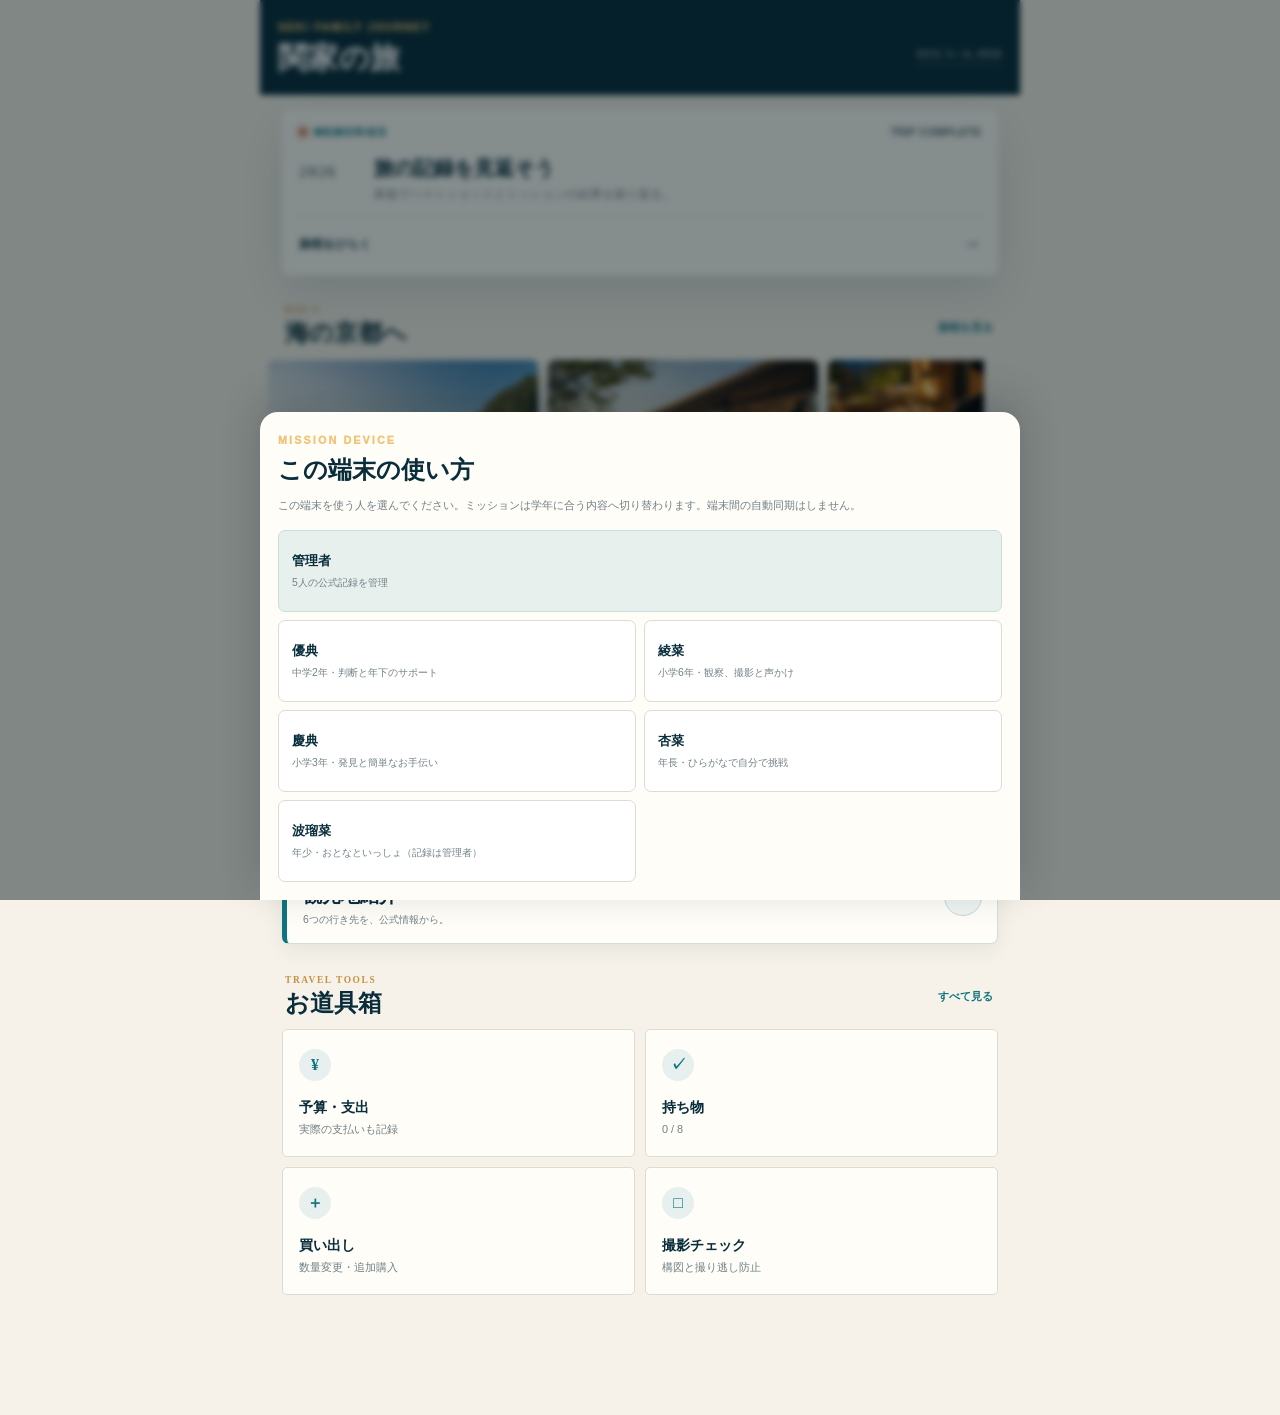
==== index.html @ 927d1254 "Fix mobile layout and itinerary toggles" ====
<!doctype html>
<html lang="ja">
<head>
<meta charset="utf-8">
<meta name="viewport" content="width=device-width,initial-scale=1,viewport-fit=cover">
<meta name="theme-color" content="#092d3b">
<meta name="description" content="関家8人の天橋立・伊根・美山1泊2日旅行用アプリ">
<meta name="format-detection" content="telephone=no">
<meta name="apple-mobile-web-app-capable" content="yes">
<meta name="apple-mobile-web-app-status-bar-style" content="black-translucent">
<meta name="apple-mobile-web-app-title" content="関家の旅">
<link rel="manifest" href="./manifest.webmanifest">
<link rel="apple-touch-icon" href="./assets/icons/icon-180.png">
<link rel="icon" type="image/png" sizes="192x192" href="./assets/icons/icon-192.png">
<link rel="preload" href="./assets/images/hero-ine.jpg" as="image">
<link rel="stylesheet" href="./assets/css/style.css?v=18">
<title>関家の旅｜海の京都</title>
</head>
<body>
<div class="app-shell">
  <main>
    <section id="home" class="screen active">
      <header class="home-header">
        <div><p class="wordmark">SEKI FAMILY JOURNEY</p><h1>関家の旅</h1></div>
        <p class="trip-date">AUG 3—4, 2026</p>
      </header>

      <div class="home-content home-dashboard">
        <article class="next-card">
          <div class="next-card-head">
            <span class="live-dot"></span>
            <span id="nextActionLabel">NEXT</span>
            <span id="nextCountdown" class="countdown">8/3 7:00</span>
          </div>
          <div class="next-card-main"><p id="nextActionTime" class="next-time">07:00</p><div><h2 id="nextActionTitle">湊町を出発</h2><p id="nextActionMeta">飲み物・酔い止め・モバイルバッテリーを最終確認。</p></div></div>
          <button type="button" class="text-link" data-go="plan">旅程をひらく <span>→</span></button>
        </article>

        <section class="highlight-section">
          <div class="home-section-head"><div><p>DAY 1</p><h2>海の京都へ</h2></div><button type="button" data-go="plan">旅程を見る</button></div>
          <div class="highlight-scroll" aria-label="1日目の見どころ">
            <button type="button" class="highlight-card" data-guide-target="ine"><img src="./assets/images/hero-ine.jpg" alt="伊根湾に並ぶ舟屋"><span><small>09:45 · INE</small><b>伊根の舟屋</b></span></button>
            <button type="button" class="highlight-card" data-guide-target="villa"><img src="./assets/images/destinations/hanamomiji.jpg" alt="宮津湾を望むヴィラのイメージ"><span><small>14:00 · VILLA</small><b>温泉ヴィラ はなもみじ</b></span></button>
            <button type="button" class="highlight-card" data-go="bbq"><img src="./assets/images/bbq-course.jpg" alt="ガスグリルで楽しむアメリカンBBQ"><span><small>18:00 · DINNER</small><b>至高のアメリカンBBQ</b></span></button>
          </div>
        </section>

        <section class="highlight-section">
          <div class="home-section-head"><div><p>DAY 2</p><h2>朝のヴィラと美山</h2></div><button type="button" data-go="plan">旅程を見る</button></div>
          <div class="highlight-scroll two-up" aria-label="2日目の見どころ">
            <button type="button" class="highlight-card" data-go="shopping"><img src="./assets/images/home/villa-hotdog.jpg" alt="ヴィラのテラスで楽しむホットドッグ"><span><small>BREAKFAST</small><b>ヴィラでホットドッグ</b></span></button>
            <button type="button" class="highlight-card" data-guide-target="miyama"><img src="./assets/images/miyama.jpg" alt="美山かやぶきの里の風景"><span><small>13:30 · MIYAMA</small><b>美山かやぶきの里</b></span></button>
          </div>
        </section>

        <button type="button" class="guide-entry" data-go="guide"><span><small>NEW · DESTINATION GUIDE</small><b>観光地紹介</b><em>6つの行き先を、公式情報から。</em></span><i>→</i></button>

        <section class="editorial-section tools-section">
          <div class="home-section-head"><div><p>TRAVEL TOOLS</p><h2>お道具箱</h2></div><button type="button" data-go="more">すべて見る</button></div>
          <div class="tool-grid">
            <button type="button" data-go="more" data-subview="budgetView"><span>¥</span><b>予算・支出</b><small>実際の支払いも記録</small></button>
            <button type="button" data-go="more" data-subview="checkView"><span>✓</span><b>持ち物</b><small id="homePackingProgress">0 / 8</small></button>
            <button type="button" data-go="shopping"><span>＋</span><b>買い出し</b><small>数量変更・追加購入</small></button>
            <button type="button" data-go="shoot"><span>□</span><b>撮影チェック</b><small>構図と撮り逃し防止</small></button>
          </div>
          <span id="homeKidsProgress" class="visually-hidden">0 XP</span>
        </section>
      </div>
    </section>

    <section id="plan" class="screen">
      <header class="screen-hero compact-hero">
        <div><p class="kicker">ITINERARY</p><h1>旅のしおり</h1><p>時間、住所、移動目安をひとつに。</p></div>
      </header>
      <div class="screen-content">
        <section class="trip-day-section" data-trip-day="1">
          <div class="day-heading trip-day-heading"><span>DAY 1</span><div><h2 id="dayOneTitle">伊根と、夏の海。</h2><p>AUG 3 · MON</p></div><button type="button" class="day-inline-toggle" aria-expanded="true" aria-controls="dayOnePanel" aria-label="1日目を閉じる"><i aria-hidden="true">⌃</i></button></div>
          <div id="dayOnePanel" class="day-content">
            <div class="segment premium-segment" aria-label="初日のプラン選択">
              <button type="button" class="plan-tab active" data-plan="a">A <span>海水浴</span></button>
              <button type="button" class="plan-tab" data-plan="b">B <span>神社・絶景</span></button>
            </div>

        <div id="planA" class="plan active">
          <div class="route-list">
            <article class="route-item"><time>07:00</time><div><p class="route-type">DEPARTURE</p><h3>湊町を出発</h3><p>高速へ。途中休憩1回を想定。</p><div class="route-meta"><span>🚗 約2時間45分</span></div></div></article>
            <article class="route-item"><time>09:45</time><div><p class="route-type">CRUISE · 25 MIN</p><h3>伊根湾めぐり遊覧船</h3><p>舟屋を海側から眺める。カモメ動画はここ。</p><address>京都府与謝郡伊根町字日出11</address><div class="route-actions"><a href="https://www.google.com/maps/search/?api=1&amp;query=%E4%BC%8A%E6%A0%B9%E6%B9%BE%E3%82%81%E3%81%90%E3%82%8A%E9%81%8A%E8%A6%A7%E8%88%B9" target="_blank" rel="noopener">Google Maps ↗</a><button type="button" data-guide-target="ine">観光地紹介 →</button><span>次へ 車約4分</span></div></div></article>
            <article class="route-item"><time>10:30</time><div><p class="route-type">WALK & SHOOT</p><h3>伊根の舟屋散策</h3><p>家族の引き写真、路地、舟屋のディテールを撮影。</p><address>京都府与謝郡伊根町字平田周辺</address><div class="route-actions"><a href="https://www.google.com/maps/search/?api=1&amp;query=%E4%BC%8A%E6%A0%B9%E3%81%AE%E8%88%9F%E5%B1%8B" target="_blank" rel="noopener">Google Maps ↗</a><button type="button" data-guide-target="ine">観光地紹介 →</button><span>散策 約30分</span></div></div></article>
            <article class="route-item"><time>11:00</time><div><p class="route-type">LUNCH</p><h3>舟屋食堂</h3><p>海を見ながら地魚ランチ。支払いは現金のみ。</p><address>京都府与謝郡伊根町字平田491 2F</address><div class="route-actions"><a href="https://www.google.com/maps/search/?api=1&amp;query=%E8%88%9F%E5%B1%8B%E9%A3%9F%E5%A0%82+%E4%BC%8A%E6%A0%B9" target="_blank" rel="noopener">Google Maps ↗</a><span>ランチ 約60分</span></div></div></article>
            <article class="route-item"><time>12:20</time><div><p class="route-type">BEACH · 60 MIN</p><h3>泊海水浴場</h3><p>監視時間10:00〜17:00。駐車協力金1,000円。</p><address>京都府与謝郡伊根町字泊</address><div class="route-actions"><a href="https://www.google.com/maps/search/?api=1&amp;query=%E6%B3%8A%E6%B5%B7%E6%B0%B4%E6%B5%B4%E5%A0%B4+%E4%BC%8A%E6%A0%B9" target="_blank" rel="noopener">Google Maps ↗</a><button type="button" data-guide-target="beach">観光地紹介 →</button><span>舟屋から 車約10分</span></div></div></article>
            <article class="route-item featured-route"><time>14:00</time><div><p class="route-type">KEY PICKUP · 14:00–15:00</p><h3>10号館フロントで鍵を受け取る</h3><p>ヴィラへ向かう前に必ず立ち寄る。鍵を受け取ってから「温泉ヴィラ はなもみじ」へ移動。</p><address>京都府宮津市難波野344</address><div class="route-actions"><a href="https://www.google.com/maps/search/?api=1&amp;query=%E3%83%9E%E3%83%AA%E3%83%B3%E3%83%88%E3%83%94%E3%82%A2%E5%A4%A9%E6%A9%8B%E7%AB%8B10%E5%8F%B7%E9%A4%A8+%E4%BA%AC%E9%83%BD%E5%BA%9C%E5%AE%AE%E6%B4%A5%E5%B8%82%E9%9B%A3%E6%B3%A2%E9%87%8E344" target="_blank" rel="noopener">鍵受取場所を開く ↗</a><button type="button" data-guide-target="villa">施設情報 →</button></div></div></article>
          </div>
        </div>

        <div id="planB" class="plan">
          <div class="route-list">
            <article class="route-item"><time>07:00</time><div><p class="route-type">DEPARTURE</p><h3>湊町を出発</h3><p>伊根へ直行。途中休憩1回。</p><div class="route-meta"><span>🚗 約2時間45分</span></div></div></article>
            <article class="route-item"><time>09:45</time><div><p class="route-type">CRUISE · 25 MIN</p><h3>伊根湾めぐり遊覧船</h3><p>海側から舟屋群を楽しむ。</p><address>京都府与謝郡伊根町字日出11</address><div class="route-actions"><a href="https://www.google.com/maps/search/?api=1&amp;query=%E4%BC%8A%E6%A0%B9%E6%B9%BE%E3%82%81%E3%81%90%E3%82%8A%E9%81%8A%E8%A6%A7%E8%88%B9" target="_blank" rel="noopener">Google Maps ↗</a><button type="button" data-guide-target="ine">観光地紹介 →</button></div></div></article>
            <article class="route-item"><time>10:30</time><div><p class="route-type">WALK & SHOOT</p><h3>伊根の舟屋散策</h3><p>町並みと海を背景に家族カット。</p><address>京都府与謝郡伊根町字平田周辺</address><div class="route-actions"><button type="button" data-guide-target="ine">観光地紹介 →</button></div></div></article>
            <article class="route-item"><time>11:00</time><div><p class="route-type">LUNCH</p><h3>舟屋食堂</h3><p>ランチ後、府中地区へ移動。</p><address>京都府与謝郡伊根町字平田491 2F</address><div class="route-actions"><a href="https://www.google.com/maps/search/?api=1&amp;query=%E8%88%9F%E5%B1%8B%E9%A3%9F%E5%A0%82+%E4%BC%8A%E6%A0%B9" target="_blank" rel="noopener">Google Maps ↗</a><span>次へ 車約35分</span></div></div></article>
            <article class="route-item"><time>12:45</time><div><p class="route-type">SHRINE</p><h3>元伊勢籠神社</h3><p>参拝、記念写真、御朱印。</p><address>京都府宮津市字大垣430</address><div class="route-actions"><a href="https://www.google.com/maps/search/?api=1&amp;query=%E5%85%83%E4%BC%8A%E5%8B%A2%E7%B1%A0%E7%A5%9E%E7%A4%BE" target="_blank" rel="noopener">Google Maps ↗</a><button type="button" data-guide-target="shrine">観光地紹介 →</button><span>開門 8:00〜17:00</span></div></div></article>
            <article class="route-item"><time>13:10</time><div><p class="route-type">PANORAMA</p><h3>天橋立傘松公園</h3><p>股のぞきと家族リアクションを撮影。</p><address>京都府宮津市大垣75</address><div class="route-actions"><a href="https://www.google.com/maps/search/?api=1&amp;query=%E5%A4%A9%E6%A9%8B%E7%AB%8B%E5%82%98%E6%9D%BE%E5%85%AC%E5%9C%92" target="_blank" rel="noopener">Google Maps ↗</a><button type="button" data-guide-target="kasamatsu">観光地紹介 →</button><span>籠神社から徒歩圏</span></div></div></article>
            <article class="route-item featured-route"><time>14:00</time><div><p class="route-type">KEY PICKUP · 14:00–15:00</p><h3>10号館フロントで鍵を受け取る</h3><p>ヴィラへ向かう前に必ず立ち寄る。鍵を受け取ってから「温泉ヴィラ はなもみじ」へ移動。</p><address>京都府宮津市難波野344</address><div class="route-actions"><a href="https://www.google.com/maps/search/?api=1&amp;query=%E3%83%9E%E3%83%AA%E3%83%B3%E3%83%88%E3%83%94%E3%82%A2%E5%A4%A9%E6%A9%8B%E7%AB%8B10%E5%8F%B7%E9%A4%A8+%E4%BA%AC%E9%83%BD%E5%BA%9C%E5%AE%AE%E6%B4%A5%E5%B8%82%E9%9B%A3%E6%B3%A2%E9%87%8E344" target="_blank" rel="noopener">鍵受取場所を開く ↗</a><button type="button" data-guide-target="villa">施設情報 →</button></div></div></article>
          </div>
        </div>

        <section class="villa-stay-card" aria-labelledby="villaStayTitle">
          <div class="villa-stay-head"><div><p class="kicker">OUR VILLA</p><h2 id="villaStayTitle">温泉ヴィラ<br>はなもみじ</h2></div><span>1泊 · 8名</span></div>
          <div class="key-alert"><strong>最初に10号館フロントへ</strong><p>ヴィラへ直行せず、フロントで鍵を受け取ってから移動。</p></div>
          <div class="stay-time-grid"><div><small>CHECK IN</small><b>8/3 14:00〜15:00</b></div><div><small>CHECK OUT</small><b>8/4 11:00</b></div></div>
          <div class="stay-addresses">
            <div><small>鍵の受取場所</small><b>マリントピア天橋立10号館フロント</b><address>京都府宮津市難波野344</address><a href="https://www.google.com/maps/search/?api=1&amp;query=%E3%83%9E%E3%83%AA%E3%83%B3%E3%83%88%E3%83%94%E3%82%A2%E5%A4%A9%E6%A9%8B%E7%AB%8B10%E5%8F%B7%E9%A4%A8+%E4%BA%AC%E9%83%BD%E5%BA%9C%E5%AE%AE%E6%B4%A5%E5%B8%82%E9%9B%A3%E6%B3%A2%E9%87%8E344" target="_blank" rel="noopener">Google Maps ↗</a></div>
            <div><small>宿泊するヴィラ</small><b>温泉ヴィラ はなもみじ</b><address>京都府宮津市字難波野小字金持335番地35</address><a href="https://www.google.com/maps/search/?api=1&amp;query=%E6%B8%A9%E6%B3%89%E3%83%B4%E3%82%A3%E3%83%A9+%E3%81%AF%E3%81%AA%E3%82%82%E3%81%BF%E3%81%98+%E4%BA%AC%E9%83%BD%E5%BA%9C%E5%AE%AE%E6%B4%A5%E5%B8%82%E9%9B%A3%E6%B3%A2%E9%87%8E" target="_blank" rel="noopener">Google Maps ↗</a></div>
          </div>
          <div class="villa-features"><span>宮津湾ビュー</span><span>天然温泉露天風呂</span><span>プライベートプール</span><span>BBQテラス・グリル</span><span>キッチン・冷蔵庫</span><span>電子レンジ・調理器具・食器</span></div>
          <div class="stay-booking-meta"><span>食事なし</span><span>現地払い 28,360円</span></div>
          <button type="button" class="villa-guide-link" data-guide-target="villa">観光地紹介で詳しく見る →</button>
          <a class="villa-official-link" href="https://www.premium-marinetopia.jp/accommodations/hanamomiji/" target="_blank" rel="noopener">施設公式情報を見る ↗</a>
        </section>
          </div>
        </section>

        <section class="trip-day-section" data-trip-day="2">
          <div class="day-heading trip-day-heading"><span>DAY 2</span><div><h2>美山、原風景へ。</h2><p>AUG 4 · TUE</p></div><button type="button" class="day-inline-toggle" aria-expanded="false" aria-controls="dayTwoPanel" aria-label="2日目を開く"><i aria-hidden="true">⌄</i></button></div>
          <div id="dayTwoPanel" class="day-content" hidden>
          <div class="route-list">
          <article class="route-item"><time>11:00</time><div><p class="route-type">CHECK OUT</p><h3>はなもみじを出発</h3><p>忘れ物、冷蔵庫、充電器、ゴミを確認して鍵を返却。</p><div class="route-actions"><button type="button" data-guide-target="villa">施設情報 →</button><span>🚗 美山方面へ約1時間30分</span></div></div></article>
          <article class="route-item"><time>12:30</time><div><p class="route-type">LUNCH</p><h3>ローコスト昼食</h3><p>美山へ入る前に、道の駅や軽食で先に昼食を済ませる。</p></div></article>
          <article class="route-item"><time>13:30</time><div><p class="route-type">VILLAGE WALK</p><h3>美山かやぶきの里</h3><p>住民の暮らしに配慮しながら、赤いポストと茅葺き屋根を撮影。</p><address>京都府南丹市美山町北</address><div class="route-actions"><a href="https://www.google.com/maps/search/?api=1&amp;query=%E7%BE%8E%E5%B1%B1%E3%81%8B%E3%82%84%E3%81%B6%E3%81%8D%E3%81%AE%E9%87%8C" target="_blank" rel="noopener">Google Maps ↗</a><button type="button" data-guide-target="miyama">観光地紹介 →</button><span>散策 約60分</span></div></div></article>
          <article class="route-item"><time>17:30</time><div><p class="route-type">HOME</p><h3>大阪帰着目安</h3><p>車内でベストシーンと旅の感想を撮る。</p></div></article>
          </div>
          </div>
        </section>
        <p class="source-note">住所・営業時間は公式観光情報をもとに掲載。道路状況や天候により所要時間は変動します。</p>
      </div>
    </section>

    <section id="shopping" class="screen">
      <header class="screen-hero shop-hero">
        <div><p class="kicker">LOPIA SHOPPING</p><h1>買い出し</h1><p>数量変更も、追加購入も。</p></div>
      </header>
      <div class="screen-content">
        <article class="progress-panel">
          <div><p class="kicker dark">SHOPPING PROGRESS</p><strong id="shoppingProgressLabel">0 / 45</strong></div>
          <div class="progress"><i id="shoppingProgressBar"></i></div>
        </article>
        <div id="shopCategories"></div>
        <section class="form-card">
          <div class="section-title"><div><p class="kicker dark">ADD ITEM</p><h2>追加で買うもの</h2></div></div>
          <div class="field-grid">
            <label><span>商品名</span><input id="customItemName" type="text" maxlength="40" placeholder="例：氷"></label>
            <label><span>数量</span><input id="customItemQty" type="text" maxlength="20" placeholder="例：2袋"></label>
            <label class="wide"><span>カテゴリ</span><select id="customItemCategory"><option value="supplies">調味料・消耗品</option><option value="drinks">飲み物</option><option value="hotdog">ホットドッグ</option><option value="meat">肉</option><option value="seafood">海鮮・前菜</option><option value="vegetables">野菜</option><option value="finish">締め・デザート</option></select></label>
          </div>
          <button type="button" id="addShoppingItem" class="solid-button">リストに追加</button>
          <button type="button" id="resetShopping" class="danger-link">全チェックを解除</button>
        </section>
      </div>
    </section>

    <section id="bbq" class="screen">
      <header class="photo-screen-hero">
        <img src="./assets/images/bbq-course.jpg" alt="ガスグリルで焼くサーロインと海鮮、野菜のBBQイメージ">
        <div class="hero-shade"></div>
        <div><p class="kicker">VILLA DINNER</p><h1>至高の<br>アメリカンBBQ</h1><p>家族8人で味わう、ヴィラのスペシャルディナー。</p></div>
      </header>
      <div class="screen-content">
        <div class="segment bbq-segment" aria-label="BBQ表示切替">
          <button type="button" class="bbq-tab active" data-bbq-view="menu">お品書き</button>
          <button type="button" class="bbq-tab" data-bbq-view="heat">レシピ</button>
          <button type="button" class="bbq-tab" data-bbq-view="timer">タイマー</button>
        </div>

        <div id="bbqMenu" class="bbq-view active">
          <div class="menu-intro"><p>TONIGHT'S MENU</p><h2>今夜は、家族で<br>味わう12皿。</h2><span>全12品</span></div>
          <div class="course-list">
            <article><img src="./assets/images/menu/camembert.jpg" alt="グリルで温めたカマンベールのハニーペッパー焼き" loading="lazy"><span class="course-no">01</span><div><p>APPETIZER</p><h3>カマンベールのハニーペッパー焼き</h3><p>オリーブオイル、はちみつ、ブラックペッパー。とろけたチーズをバゲットにつけて。</p></div></article>
            <article><img src="./assets/images/menu/garlic-shrimp.jpg" alt="鉄板で焼くガーリックシュリンプ" loading="lazy"><span class="course-no">02</span><div><p>APPETIZER</p><h3>ガーリックシュリンプ</h3><p>有頭エビ、にんにく、バター。立ち上がる香りからコースが始まる。</p></div></article>
            <article class="main-course"><img src="./assets/images/menu/beef-tongue.jpg" alt="焼き目をつけた厚切り牛タン" loading="lazy"><span class="course-no">03</span><div><p>MEAT 01</p><h3>厚切り牛タン</h3><p>最初は塩だけで。仕上げにレモンをひと搾り。</p></div></article>
            <article class="main-course hero-course"><img src="./assets/images/menu/sirloin.jpg" alt="焼き目をつけて切り分けた厚切りサーロイン" loading="lazy"><span class="course-no">04</span><div><p>MAIN DISH</p><h3>厚切りサーロインステーキ</h3><p>一枚で豪快に焼き上げ、みんなの前で切り分ける。</p><span class="chef-note">Broil Kingの真骨頂</span></div></article>
            <article class="main-course"><img src="./assets/images/menu/harami.jpg" alt="タレをまとったハラミ" loading="lazy"><span class="course-no">05</span><div><p>MEAT 03</p><h3>ハラミ</h3><p>香ばしい焼き目とタレ。子ども人気No.1。</p></div></article>
            <article><img src="./assets/images/menu/pork-belly.jpg" alt="こんがり焼いた厚切り豚バラ" loading="lazy"><span class="course-no">06</span><div><p>MEAT 04</p><h3>厚切り豚バラ</h3><p>塩こしょうだけで、表面は香ばしく中はジューシーに。</p></div></article>
            <article><img src="./assets/images/menu/chicken.jpg" alt="皮を香ばしく焼いた鶏ももステーキ" loading="lazy"><span class="course-no">07</span><div><p>MEAT 05</p><h3>鶏ももステーキ</h3><p>皮はパリパリ。最後に照り焼きソースで仕上げる。</p></div></article>
            <article><img class="scallop-photo" src="./assets/images/menu/seafood.jpg" alt="殻ごと焼いたホタテバター醤油" loading="lazy"><span class="course-no">08</span><div><p>SEAFOOD</p><h3>ホタテバター醤油</h3><p>殻ごと蒸し焼きにして、バターと醤油をまとわせる。</p></div></article>
            <article><img src="./assets/images/menu/vegetables.jpg" alt="焼き目のついた夏野菜" loading="lazy"><span class="course-no">09</span><div><p>VEGETABLES</p><h3>焼き野菜</h3><p>アスパラ、ズッキーニ、パプリカ、玉ねぎ、エリンギをオリーブオイルで。</p></div></article>
            <article><img src="./assets/images/menu/grilled-rice-ball.jpg" alt="バター醤油の焼きおにぎり" loading="lazy"><span class="course-no">10</span><div><p>FINISH 01</p><h3>バター醤油 焼きおにぎり</h3><p>醤油と溶けたバターを重ねて、香ばしく仕上げる。</p></div></article>
            <article><img src="./assets/images/menu/sausages.jpg" alt="グリルで焼いた大容量ソーセージ" loading="lazy"><span class="course-no">11</span><div><p>FAMILY FAVORITE</p><h3>大容量ソーセージ</h3><p>表面はパリッと。子どもが喜ぶBBQの定番。</p></div></article>
            <article><img src="./assets/images/menu/yakisoba.jpg" alt="鉄板で仕上げた焼きそば" loading="lazy"><span class="course-no">12</span><div><p>FINISH 02</p><h3>鉄板焼きそば</h3><p>熱い鉄板で一気に仕上げる、コース最後のひと皿。</p></div></article>
          </div>
        </div>

        <div id="bbqHeat" class="bbq-view">
          <div class="heat-legend"><span class="heat high">強火</span><span class="heat medium">中火</span><span class="heat low">弱火</span><span class="heat indirect">間接</span></div>
          <p class="recipe-lead">料理をタップすると、材料と手順が開きます。</p>
          <div class="recipe-list">
            <details class="recipe-card" open>
              <summary><span class="recipe-no">01</span><div><small>180℃前後 · 約10分</small><b>カマンベールのハニーペッパー焼き</b></div></summary>
              <div class="recipe-body"><h3>材料</h3><p class="ingredient-chips"><span>カマンベール 1個</span><span>オリーブオイル</span><span>はちみつ</span><span>ブラックペッパー</span><span>バゲット</span></p><h3>作り方</h3><ol><li>上面へ格子状の切れ目を入れる。</li><li>スキレットまたはアルミ皿へ置き、オリーブオイルを少量かける。</li><li>フタを閉め、180℃前後で約10分。</li><li>はちみつとブラックペッパーをかけ、バゲットにつける。</li></ol></div>
            </details>
            <details class="recipe-card">
              <summary><span class="recipe-no">02</span><div><small>中火 · 3〜4分＋2分</small><b>ガーリックシュリンプ</b></div></summary>
              <div class="recipe-body"><h3>材料</h3><p class="ingredient-chips"><span>エビ</span><span>にんにく</span><span>バター</span><span>パセリ</span><span>レモン</span></p><h3>作り方</h3><ol><li>スキレットへバターを入れ、にんにくを炒める。</li><li>エビを入れ、フタを閉めて3〜4分。</li><li>裏返して2分焼く。</li><li>パセリを散らし、レモンを絞る。</li></ol></div>
            </details>
            <details class="recipe-card">
              <summary><span class="recipe-no">03</span><div><small>250℃ · 2分＋1〜2分</small><b>厚切り牛タン</b></div></summary>
              <div class="recipe-body"><ol><li>グリルを250℃程度まで予熱する。</li><li>牛タンを並べ、約2分焼く。</li><li>裏返して1〜2分。</li><li>塩とレモンで仕上げる。</li></ol><p class="recipe-point">焼きすぎ厳禁。</p></div>
            </details>
            <details class="recipe-card main-recipe">
              <summary><span class="recipe-no">04</span><div><small>強火→間接 · 休ませ5分</small><b>厚切りサーロインステーキ</b></div></summary>
              <div class="recipe-body"><ol><li>肉を常温に戻し、塩だけ振る。</li><li>強火で90秒、裏面も90秒。</li><li>弱火側へ移し、フタを閉めて5〜7分。</li><li>アルミホイルで包み、5分休ませる。</li><li>カットして、最後にブラックペッパー。</li></ol><p class="recipe-point">これがBroil Kingの真骨頂。</p></div>
            </details>
            <details class="recipe-card">
              <summary><span class="recipe-no">05</span><div><small>強火 · 両面2〜3分</small><b>ハラミ</b></div></summary>
              <div class="recipe-body"><ol><li>強火で片面2〜3分。</li><li>裏返して2〜3分。</li><li>焼けてからタレを絡める。</li></ol><p class="recipe-point">子ども人気No.1。</p></div>
            </details>
            <details class="recipe-card">
              <summary><span class="recipe-no">06</span><div><small>中火 · 6分＋5分</small><b>厚切り豚バラ</b></div></summary>
              <div class="recipe-body"><ol><li>塩こしょうを振る。</li><li>中火へ置き、フタを閉めて6分。</li><li>裏返し、フタを閉めて5分。</li></ol><p class="recipe-point">余分な脂が落ちて香ばしくなる。</p></div>
            </details>
            <details class="recipe-card">
              <summary><span class="recipe-no">07</span><div><small>中火→間接 · 7分＋5分</small><b>鶏ももステーキ</b></div></summary>
              <div class="recipe-body"><ol><li>皮目から焼く。</li><li>フタを閉めて7分。</li><li>裏返して5分。</li><li>最後に照り焼きソースを絡める。</li></ol><p class="recipe-point">皮をパリパリに。中心75℃・1分以上を目安にする。</p></div>
            </details>
            <details class="recipe-card">
              <summary><span class="recipe-no">08</span><div><small>中火 · 5分＋30秒</small><b>ホタテバター醤油</b></div></summary>
              <div class="recipe-body"><ol><li>ホタテを殻ごとグリルへ置く。</li><li>フタを閉めて5分。</li><li>バターと醤油を加える。</li><li>さらに30秒加熱する。</li></ol></div>
            </details>
            <details class="recipe-card">
              <summary><span class="recipe-no">09</span><div><small>中火 · 約8〜10分</small><b>焼き野菜</b></div></summary>
              <div class="recipe-body"><h3>材料</h3><p class="ingredient-chips"><span>アスパラ</span><span>ズッキーニ</span><span>パプリカ</span><span>玉ねぎ</span><span>エリンギ</span></p><h3>作り方</h3><ol><li>野菜へオリーブオイルを薄く塗る。</li><li>中火で約8〜10分、時々返しながら焼く。</li></ol></div>
            </details>
            <details class="recipe-card">
              <summary><span class="recipe-no">10</span><div><small>中火 · 焼き目を見ながら</small><b>焼きおにぎり</b></div></summary>
              <div class="recipe-body"><ol><li>まず両面を素焼きして表面を固める。</li><li>醤油とバターを塗る。</li><li>さらに両面を香ばしく焼く。</li></ol><p class="recipe-point">焦げやすいので醤油は最後。</p></div>
            </details>
            <details class="recipe-card compact-recipe"><summary><span class="recipe-no">11</span><div><small>中火 · 6〜8分</small><b>大容量ソーセージ</b></div></summary><div class="recipe-body"><ol><li>中火で転がしながら6〜8分。</li><li>全体へ焼き目がつき、皮が張ったら完成。</li></ol></div></details>
            <details class="recipe-card compact-recipe"><summary><span class="recipe-no">12</span><div><small>鉄板 · 短時間</small><b>鉄板焼きそば</b></div></summary><div class="recipe-body"><ol><li>鉄板をしっかり温める。</li><li>具材、麺、ソースの順で加え、一気に仕上げる。</li></ol></div></details>
          </div>
          <p class="safety-note">鶏肉・豚肉は中心まで十分に加熱。生肉用トングと盛り付け用を分ける。</p>
        </div>

        <div id="bbqTimer" class="bbq-view">
          <article class="timer-card">
            <p class="kicker">GRILL TIMER</p>
            <strong id="timerDisplay">05:00</strong>
            <p id="timerStatus">5分をセット</p>
            <div class="timer-presets"><button type="button" data-seconds="90">90秒<small>焼き目</small></button><button type="button" data-seconds="300">5分<small>フタ調理</small></button><button type="button" data-seconds="600">10分<small>チーズ</small></button></div>
            <div class="timer-actions"><button type="button" id="timerStart" class="solid-button light">スタート</button><button type="button" id="timerReset" class="outline-button light">リセット</button></div>
          </article>
        </div>
      </div>
    </section>

    <section id="shoot" class="screen">
      <header class="screen-hero shoot-header">
        <div><p class="kicker">SHOT DIRECTOR</p><h1>旅を、一本の<br>映画にする。</h1><p>何を、どの構図で撮るか。現場で迷わない撮影指示書。</p></div>
      </header>
      <div class="screen-content">
        <article class="progress-panel dark-panel">
          <div><p class="kicker">SHOOTING PROGRESS</p><strong id="shootProgress">0 / 0</strong></div>
          <div class="progress"><i id="shootProgressBar"></i></div>
        </article>
        <section class="composition-guide" aria-labelledby="compositionTitle">
          <div class="section-title"><div><p class="kicker dark">COMPOSITION SAMPLE</p><h2 id="compositionTitle">この画角をまねる</h2></div><span>横にスワイプ</span></div>
          <div class="composition-scroll">
            <figure><img src="./assets/images/shot-samples/wide.jpg" alt="舟屋と家族を小さく写すワイド構図" loading="lazy"><figcaption><b>W｜ワイド</b><span>景色を主役に。人物は小さく置く。</span></figcaption></figure>
            <figure><img src="./assets/images/shot-samples/close.jpg" alt="ステーキを切る手元に寄った構図" loading="lazy"><figcaption><b>C｜寄り</b><span>見せたい一点に近づき、背景をぼかす。</span></figcaption></figure>
            <figure><img src="./assets/images/shot-samples/motion.jpg" alt="海へ走る子どもを後ろから追う動きの構図" loading="lazy"><figcaption><b>M｜動き</b><span>進行方向に余白を残して後ろから追う。</span></figcaption></figure>
            <figure><img src="./assets/images/shot-samples/vertical.jpg" alt="赤いポストを左三分の一に置いた縦構図" loading="lazy"><figcaption><b>V｜縦</b><span>主役を中央から外し、奥行きを入れる。</span></figcaption></figure>
          </div>
        </section>
        <div class="shoot-legend"><span><i>W</i>ワイド</span><span><i>C</i>寄り</span><span><i>M</i>動き</span><span><i>V</i>縦動画</span></div>
        <div id="shotList"></div>
        <button type="button" id="resetShoot" class="danger-link">撮影チェックをすべて解除</button>
      </div>
    </section>

    <section id="mission" class="screen">
      <header class="screen-hero mission-header">
        <div><p class="kicker" id="missionKicker">KIDS QUEST</p><h1 id="missionHeroTitle">旅を遊びに<br>変えよう。</h1><p id="missionHeroDescription">見つける、手伝う、笑わせる。家族でXPを集めよう。</p></div>
      </header>
      <div class="screen-content">
        <section class="mission-hero">
          <div class="mission-ring" id="missionRing"><div><strong id="kidsXp">0</strong><small id="kidsXpLabel">XP</small></div></div>
          <div class="mission-summary-copy">
            <div class="mission-summary-head"><p class="kicker" id="missionRankKicker">YOUR RANK</p><button type="button" id="changeMissionMode">端末設定</button></div>
            <h2 id="kidsRank">はじめての旅人</h2>
            <p id="kidsProgress">0 / 75 ミッション</p>
            <p id="rankNext">あと5個でランクアップ</p>
            <div class="mission-profile-identity"><span id="missionModeBadge">公式記録</span><b id="activeMissionProfileLabel">優典</b></div>
            <small id="missionDeviceNote" class="visually-hidden">この端末が家族の公式記録です</small>
          </div>
          <button type="button" id="toggleMissionResult" class="mission-status-toggle" aria-expanded="false"><span id="missionResultToggleLabel">達成状況を確認</span><i aria-hidden="true">›</i></button>
        </section>
        <div class="mission-profile-tabs" id="missionProfileTabs" aria-label="記録するメンバー">
          <button type="button" class="active" data-mission-profile="eldest-son">優典</button>
          <button type="button" data-mission-profile="eldest-daughter">綾菜</button>
          <button type="button" data-mission-profile="second-son">慶典</button>
          <button type="button" data-mission-profile="second-daughter">杏菜</button>
          <button type="button" data-mission-profile="third-daughter">波瑠菜</button>
        </div>
        <div class="mission-tabs" aria-label="ミッションカテゴリ">
          <button type="button" class="active" data-mission-category="all">すべて</button>
          <button type="button" data-mission-category="common">どこでも</button>
          <button type="button" data-mission-category="ine">伊根</button>
          <button type="button" data-mission-category="bbq">BBQ</button>
          <button type="button" data-mission-category="family">家族</button>
          <button type="button" data-mission-category="miyama">美山</button>
        </div>
        <div class="mission-action-row">
          <button type="button" id="openBatchMission">複数人にまとめて記録</button>
        </div>
        <section class="mission-result" id="missionResult" hidden>
          <div class="section-title"><div><p class="kicker dark" id="missionResultKicker">RESULT</p><h2 id="missionResultTitle">優典の記録</h2></div><strong id="missionResultScore">0 CLEAR</strong></div>
          <p id="missionResultSummary">はじめての旅人 · 0 XP</p>
          <div id="missionResultList"></div>
          <p class="mission-result-note">この端末内の記録です。家族の公式結果は管理者端末で確定します。</p>
        </section>
        <div id="kidsMissionGrid" class="mission-grid"></div>
        <button type="button" id="resetKids" class="danger-link">ミッションをリセット</button>
      </div>
    </section>

    <section id="guide" class="screen">
      <header class="screen-hero guide-hero">
        <div><p class="kicker">DESTINATION GUIDE</p><h1>観光地紹介</h1><p>行く前に知ると、旅がもっと面白い。</p></div>
      </header>
      <div class="screen-content guide-content">
        <div class="guide-filter" aria-label="観光地の絞り込み">
          <button type="button" class="active" data-guide-filter="all">すべて</button>
          <button type="button" data-guide-filter="day1">Day 1</button>
          <button type="button" data-guide-filter="day2">Day 2</button>
        </div>
        <div class="destination-list">
          <article id="destination-ine" class="destination-card" data-guide-day="day1">
            <img src="./assets/images/hero-ine.jpg" alt="伊根湾沿いに並ぶ舟屋" loading="lazy">
            <div class="destination-copy"><small>DAY 1 · INE</small><h2>伊根の舟屋</h2><p>伊根湾を囲むように約230軒の舟屋が並ぶ独特の町並み。1階は舟を収める場所、2階は漁具の保管などに使われてきました。</p><div class="destination-facts"><span>海側は遊覧船から</span><span>暮らしの場に配慮</span></div><div class="destination-actions"><a href="https://www.ine-kankou.jp/funaya" target="_blank" rel="noopener">公式情報 ↗</a><a href="https://www.google.com/maps/search/?api=1&amp;query=%E4%BC%8A%E6%A0%B9%E3%81%AE%E8%88%9F%E5%B1%8B" target="_blank" rel="noopener">地図 ↗</a></div></div>
          </article>
          <article id="destination-beach" class="destination-card" data-guide-day="day1">
            <img src="./assets/images/destinations/tomari-beach.jpg" alt="静かな入り江にある泊海水浴場のイメージ" loading="lazy">
            <div class="destination-copy"><small>DAY 1 · PLAN A</small><h2>泊海水浴場</h2><p>波が穏やかで遠浅の、家族で過ごしやすい小さな入り江。2026年は7月18日〜8月16日、10:00〜17:00に監視員が配置されます。</p><div class="destination-facts"><span>トイレ・シャワーあり</span><span>駐車協力金 1,000円</span></div><div class="destination-actions"><a href="https://www.ine-kankou.jp/view/tomari-beach" target="_blank" rel="noopener">公式情報 ↗</a><a href="https://www.google.com/maps/search/?api=1&amp;query=%E6%B3%8A%E6%B5%B7%E6%B0%B4%E6%B5%B4%E5%A0%B4+%E4%BC%8A%E6%A0%B9" target="_blank" rel="noopener">地図 ↗</a></div></div>
          </article>
          <article id="destination-shrine" class="destination-card" data-guide-day="day1">
            <img src="./assets/images/destinations/motoise-kono.jpg" alt="元伊勢籠神社をイメージした静かな参道" loading="lazy">
            <div class="destination-copy"><small>DAY 1 · PLAN B</small><h2>元伊勢籠神社</h2><p>丹後国一宮。天照大神と豊受大神が伊勢へ遷る前に祀られた故事から「元伊勢」と呼ばれています。静かに参拝してから傘松公園へ。</p><div class="destination-facts"><span>参拝 8:00〜17:00</span><span>傘松公園へ徒歩圏</span></div><div class="destination-actions"><a href="https://www.motoise.jp/about/" target="_blank" rel="noopener">公式情報 ↗</a><a href="https://www.google.com/maps/search/?api=1&amp;query=%E5%85%83%E4%BC%8A%E5%8B%A2%E7%B1%A0%E7%A5%9E%E7%A4%BE" target="_blank" rel="noopener">地図 ↗</a></div></div>
          </article>
          <article id="destination-kasamatsu" class="destination-card" data-guide-day="day1">
            <img src="./assets/images/destinations/kasamatsu.jpg" alt="傘松公園から天橋立を望むイメージ" loading="lazy">
            <div class="destination-copy"><small>DAY 1 · PLAN B</small><h2>天橋立傘松公園</h2><p>天橋立を北側から一望する展望スポット。「股のぞき」発祥の地といわれ、展望施設AmaTerraceからも大パノラマを楽しめます。</p><div class="destination-facts"><span>ケーブル・リフト利用</span><span>股のぞきの定番景観</span></div><div class="destination-actions"><a href="https://www.tankai.jp/trip/kasamatsu/" target="_blank" rel="noopener">公式情報 ↗</a><a href="https://www.google.com/maps/search/?api=1&amp;query=%E5%A4%A9%E6%A9%8B%E7%AB%8B%E5%82%98%E6%9D%BE%E5%85%AC%E5%9C%92" target="_blank" rel="noopener">地図 ↗</a></div></div>
          </article>
          <article id="destination-villa" class="destination-card" data-guide-day="day1">
            <img src="./assets/images/destinations/hanamomiji.jpg" alt="宮津湾を望む温泉ヴィラのイメージ" loading="lazy">
            <div class="destination-copy"><small>DAY 1–2 · STAY</small><h2>温泉ヴィラ はなもみじ</h2><p>宮津湾を望むヴィラ。天然温泉露天風呂、プライベートプール、BBQテラスとガスグリルを備えます。先に10号館フロントで鍵を受け取ります。</p><div class="destination-facts"><span>IN 14:00〜15:00</span><span>OUT 11:00</span></div><div class="destination-actions"><a href="https://www.premium-marinetopia.jp/accommodations/hanamomiji/" target="_blank" rel="noopener">公式情報 ↗</a><a href="https://www.google.com/maps/search/?api=1&amp;query=%E6%B8%A9%E6%B3%89%E3%83%B4%E3%82%A3%E3%83%A9+%E3%81%AF%E3%81%AA%E3%82%82%E3%81%BF%E3%81%98" target="_blank" rel="noopener">地図 ↗</a></div></div>
          </article>
          <article id="destination-miyama" class="destination-card" data-guide-day="day2">
            <img src="./assets/images/miyama.jpg" alt="美山かやぶきの里の集落" loading="lazy">
            <div class="destination-copy"><small>DAY 2 · MIYAMA</small><h2>美山かやぶきの里</h2><p>北集落では約50戸のうち39棟が茅葺き屋根。国の重要伝統的建造物群保存地区であり、同時に住民が暮らす生活の場です。</p><div class="destination-facts"><span>私有地へ入らない</span><span>静かに散策・撮影</span></div><div class="destination-actions"><a href="https://kayabukinosato.jp/" target="_blank" rel="noopener">公式情報 ↗</a><a href="https://www.google.com/maps/search/?api=1&amp;query=%E7%BE%8E%E5%B1%B1%E3%81%8B%E3%82%84%E3%81%B6%E3%81%8D%E3%81%AE%E9%87%8C" target="_blank" rel="noopener">地図 ↗</a></div></div>
          </article>
        </div>
        <p class="source-note">説明は各施設・観光協会の公式情報をもとに要約。掲載写真の一部は旅のイメージです。</p>
      </div>
    </section>

    <section id="more" class="screen">
      <header class="screen-hero compact-hero">
        <div><p class="kicker">TRAVEL TOOLS</p><h1>旅の道具箱</h1><p>お金、持ち物、子どものお楽しみ。</p></div>
      </header>
      <div class="screen-content">
        <div id="moreTop" class="subview active">
          <div class="more-menu">
            <button type="button" data-go="shopping"><span>＋</span><div><b>買い出し</b><small>進捗・数量変更・追加購入</small></div></button>
            <button type="button" data-subview="budgetView"><span>¥</span><div><b>予算・実支出</b><small>残額まで自動計算</small></div></button>
            <button type="button" data-subview="checkView"><span>✓</span><div><b>持ち物</b><small>忘れ物を防ぐ</small></div></button>
            <button type="button" data-go="mission"><span>★</span><div><b>子どもミッション</b><small>XPを集めてランクアップ</small></div></button>
          </div>
        </div>

        <div id="budgetView" class="subview">
          <button type="button" class="back-button" data-back>← 道具箱へ</button>
          <section class="budget-summary">
            <p class="kicker">TRIP BUDGET</p>
            <span>予定総額</span><strong id="total">85,800円</strong><small id="perPerson">1人あたり 約10,725円</small>
            <div class="budget-actual"><div><span>実支出</span><b id="actualTotal">0円</b></div><div><span>予定残額</span><b id="budgetRemaining">85,800円</b></div></div>
          </section>
          <details class="estimate-details"><summary>予定費用の内訳</summary>
            <label class="cost-row fixed"><input checked disabled type="checkbox"><span>宿泊費</span><b>28,360円</b></label>
            <label class="cost-row fixed"><input checked disabled type="checkbox"><span>高速＋ガソリン</span><b>14,800円</b></label>
            <label class="cost-row fixed"><input checked disabled type="checkbox"><span>BBQ</span><b>20,000円</b></label>
            <label class="cost-row"><input class="cost" data-budget-key="ine-cruise" checked data-cost="6000" type="checkbox"><span>伊根湾遊覧船</span><b>6,000円</b></label>
            <label class="cost-row"><input class="cost" data-budget-key="funaya-lunch" checked data-cost="13000" type="checkbox"><span>舟屋食堂</span><b>13,000円</b></label>
            <label class="cost-row"><input class="cost" data-budget-key="cafe" data-cost="4500" type="checkbox"><span>カフェ</span><b>4,500円</b></label>
            <label class="cost-row"><input id="costA" class="cost course-cost" name="day1-course" checked data-cost="3500" type="radio"><span>プランA｜海水浴</span><b>3,500円</b></label>
            <label class="cost-row"><input id="costB" class="cost course-cost" name="day1-course" data-cost="4800" type="radio"><span>プランB｜神社・傘松</span><b>4,800円</b></label>
            <label class="cost-row"><input class="cost" data-budget-key="miyama" checked data-cost="500" type="checkbox"><span>美山 駐車等</span><b>500円</b></label>
          </details>
          <section class="form-card expense-form">
            <div class="section-title"><div><p class="kicker dark">ADD EXPENSE</p><h2>支出を記録</h2></div></div>
            <div class="field-grid">
              <label><span>内容</span><input id="expenseName" type="text" maxlength="40" placeholder="例：駐車場"></label>
              <label><span>金額</span><input id="expenseAmount" type="number" min="0" inputmode="numeric" placeholder="1000"></label>
              <label class="wide"><span>カテゴリ</span><select id="expenseCategory"><option>交通</option><option>食事</option><option>観光</option><option>買い物</option><option>宿泊</option><option>その他</option></select></label>
            </div>
            <button type="button" id="addExpense" class="solid-button">支出を追加</button>
          </section>
          <div id="expenseList" class="expense-list"></div>
        </div>

        <div id="checkView" class="subview">
          <button type="button" class="back-button" data-back>← 道具箱へ</button>
          <div class="section-title"><div><p class="kicker dark">PACKING</p><h2>持ち物チェック</h2></div><strong id="todoProgress">0 / 8</strong></div>
          <div class="simple-check-list">
            <label><input class="todo" data-state-key="cash-card" type="checkbox"><span>現金・カード</span><i>💳</i></label>
            <label><input class="todo" data-state-key="mobile-battery" type="checkbox"><span>モバイルバッテリー</span><i>🔋</i></label>
            <label><input class="todo" data-state-key="sunscreen" type="checkbox"><span>日焼け止め</span><i>🧴</i></label>
            <label><input class="todo" data-state-key="sunglasses" type="checkbox"><span>サングラス</span><i>🕶️</i></label>
            <label><input class="todo" data-state-key="dji-mic" type="checkbox"><span>DJI Mic Mini 2</span><i>🎙️</i></label>
            <label><input class="todo" data-state-key="cooler-bag" type="checkbox"><span>保冷バッグ</span><i>🧊</i></label>
            <label><input class="todo" data-state-key="swimwear-towels" type="checkbox"><span>水着・タオル</span><i>🏊</i></label>
            <label><input class="todo" data-state-key="black-apron" type="checkbox"><span>黒エプロン</span><i>🖤</i></label>
          </div>
          <button type="button" id="resetTodos" class="danger-link">持ち物チェックをすべて解除</button>
        </div>

      </div>
    </section>
  </main>

  <nav class="bottom-nav" aria-label="メインナビゲーション">
    <button type="button" class="nav-btn active" data-screen="home"><span>⌂</span>ホーム</button>
    <button type="button" class="nav-btn" data-screen="plan"><span>◷</span>旅程</button>
    <button type="button" class="nav-btn" data-screen="bbq"><span>♨</span>BBQ</button>
    <button type="button" class="nav-btn" data-screen="shoot"><span>●</span>撮影</button>
    <button type="button" class="nav-btn" data-screen="mission"><span>★</span>ミッション</button>
    <button type="button" class="nav-btn" data-screen="more"><span>＋</span>お道具箱</button>
  </nav>
</div>
<div class="app-modal" id="quantityModal" aria-hidden="true">
  <div class="modal-backdrop" data-close-quantity></div>
  <section class="modal-card" role="dialog" aria-modal="true" aria-labelledby="quantityModalTitle">
    <p class="kicker">SHOPPING LIST</p>
    <h2 id="quantityModalTitle">数量を変更</h2>
    <label class="field-label" for="quantityModalInput">数量・単位</label>
    <input id="quantityModalInput" type="text" maxlength="20" autocomplete="off" inputmode="text">
    <div class="modal-actions">
      <button type="button" class="secondary-button" data-close-quantity>キャンセル</button>
      <button type="button" class="primary-button" id="saveQuantity">保存</button>
    </div>
  </section>
</div>
<div class="app-modal mission-mode-modal" id="missionModeModal" aria-hidden="true">
  <div class="modal-backdrop"></div>
  <section class="modal-card" role="dialog" aria-modal="true" aria-labelledby="missionModeTitle">
    <p class="kicker">MISSION DEVICE</p>
    <h2 id="missionModeTitle">この端末の使い方</h2>
    <p class="modal-description">この端末を使う人を選んでください。ミッションは学年に合う内容へ切り替わります。端末間の自動同期はしません。</p>
    <div class="mode-option-grid">
      <button type="button" data-device-profile="manager"><b>管理者</b><small>5人の公式記録を管理</small></button>
      <button type="button" data-device-profile="eldest-son"><b>優典</b><small>中学2年・判断と年下のサポート</small></button>
      <button type="button" data-device-profile="eldest-daughter"><b>綾菜</b><small>小学6年・観察、撮影と声かけ</small></button>
      <button type="button" data-device-profile="second-son"><b>慶典</b><small>小学3年・発見と簡単なお手伝い</small></button>
      <button type="button" data-device-profile="second-daughter"><b>杏菜</b><small>年長・ひらがなで自分で挑戦</small></button>
      <button type="button" data-device-profile="third-daughter"><b>波瑠菜</b><small>年少・おとなといっしょ（記録は管理者）</small></button>
    </div>
    <button type="button" id="cancelMissionMode" class="danger-link" hidden>変更せず閉じる</button>
  </section>
</div>
<div class="app-modal" id="batchMissionModal" aria-hidden="true">
  <div class="modal-backdrop" data-close-batch></div>
  <section class="modal-card" role="dialog" aria-modal="true" aria-labelledby="batchMissionTitle">
    <p class="kicker">BATCH RECORD</p>
    <h2 id="batchMissionTitle">まとめて達成を記録</h2>
    <label class="field-label" for="batchMissionSelect">ミッション</label>
    <select id="batchMissionSelect"></select>
    <p class="field-label">達成したメンバー</p>
    <div class="batch-profile-grid" id="batchProfileGrid"></div>
    <div class="modal-actions"><button type="button" class="secondary-button" data-close-batch>キャンセル</button><button type="button" class="primary-button" id="saveBatchMission">まとめて記録</button></div>
  </section>
</div>
<div class="app-modal rank-up-modal" id="rankUpModal" aria-hidden="true">
  <div class="modal-backdrop" data-close-rank-up></div>
  <section class="modal-card rank-up-card" role="dialog" aria-modal="true" aria-labelledby="rankUpTitle">
    <div class="rank-up-mark">★</div>
    <p class="kicker" id="rankUpKicker">RANK UP</p>
    <h2 id="rankUpTitle">ランクアップ！</h2>
    <div id="rankUpList" class="rank-up-list"></div>
    <button type="button" class="primary-button rank-up-close" data-close-rank-up>つづける</button>
  </section>
</div>
<div class="toast" id="toast" role="status" aria-live="polite">保存しました</div>
<script src="./assets/js/app.js?v=18" defer></script>
</body>
</html>
---- assets/css/style.css ----
:root{
  --navy:#092d3b;--navy-2:#0e4351;--ocean:#0f7480;--aqua:#56b9b3;
  --ivory:#f6f2e9;--paper:#fffdf8;--sand:#d7c3a0;--gold:#c49342;
  --coral:#c96f52;--ink:#15282e;--muted:#718086;--line:#dedbd2;
  --success:#438b69;--danger:#b8544e;
  --shadow:0 18px 50px rgba(11,45,57,.12);--soft-shadow:0 8px 28px rgba(11,45,57,.09);
}
*{box-sizing:border-box}
[hidden]{display:none!important}
html{-webkit-text-size-adjust:100%;scroll-behavior:smooth;background:var(--navy)}
body{
  margin:0;color:var(--ink);background:var(--ivory);
  font-family:-apple-system,BlinkMacSystemFont,"Hiragino Sans","Yu Gothic",Meiryo,sans-serif;
  min-height:100vh;min-height:100dvh;overflow-x:hidden;-webkit-tap-highlight-color:rgba(15,116,128,.14)
}
button,input,select{font:inherit}button{touch-action:manipulation}
button:focus-visible,a:focus-visible,input:focus-visible,select:focus-visible,summary:focus-visible{outline:3px solid rgba(86,185,179,.5);outline-offset:3px}
a{color:inherit}.app-shell{max-width:760px;margin:auto;min-height:100dvh;background:var(--ivory);padding-bottom:calc(82px + env(safe-area-inset-bottom))}
.screen{display:none;min-height:calc(100dvh - 76px)}.screen.active{display:block}
.kicker{margin:0 0 8px;font-size:.67rem;line-height:1;font-weight:950;letter-spacing:.2em;color:#f0c477}
.kicker.dark{color:var(--gold)}
.travel-hero{position:relative;min-height:590px;color:#fff;overflow:hidden;background:var(--navy)}
.hero-photo,.photo-screen-hero>img,.destination-story>img{position:absolute;inset:0;width:100%;height:100%;object-fit:cover}
.hero-shade{position:absolute;inset:0;background:linear-gradient(180deg,rgba(3,24,32,.18) 0%,rgba(3,24,32,.12) 35%,rgba(3,24,32,.85) 100%)}
.hero-top{position:relative;z-index:2;display:flex;justify-content:space-between;gap:12px;padding:calc(18px + env(safe-area-inset-top)) 20px 0;align-items:center}
.wordmark{font-size:.64rem;font-weight:950;letter-spacing:.19em}.trip-date{font:700 .66rem Georgia,serif;letter-spacing:.09em;border-bottom:1px solid rgba(255,255,255,.5);padding-bottom:4px}
.hero-copy{position:absolute;z-index:2;left:20px;right:20px;bottom:112px}
.hero-copy h1,.screen-hero h1,.photo-screen-hero h1{
  font-family:"Hiragino Mincho ProN","Yu Mincho",YuMincho,Georgia,serif;
  font-weight:700;letter-spacing:-.045em
}
.hero-copy h1{font-size:clamp(3.25rem,15vw,5.6rem);line-height:1.02;margin:0 0 18px;text-shadow:0 4px 28px rgba(0,0,0,.24)}
.hero-lead{font-size:.94rem;line-height:1.8;margin:0;letter-spacing:.035em}
.hero-plan{position:absolute;z-index:2;bottom:25px;left:20px;right:20px;padding-top:16px;border-top:1px solid rgba(255,255,255,.35);display:flex;justify-content:space-between;align-items:center}
.hero-plan span{font-size:.62rem;font-weight:900;letter-spacing:.18em;opacity:.72}.hero-plan strong{font-size:.82rem;letter-spacing:.06em}
.home-content{padding:0 14px 28px}
.next-card{position:relative;margin:-1px 0 32px;padding:22px 20px 23px;background:var(--paper);box-shadow:var(--shadow);border-radius:0 0 22px 22px}
.next-card-head{display:flex;align-items:center;gap:7px;color:var(--ocean);font-size:.68rem;font-weight:950;letter-spacing:.16em}
.live-dot{width:8px;height:8px;border-radius:50%;background:var(--coral);box-shadow:0 0 0 5px rgba(201,111,82,.14)}
.countdown{margin-left:auto;color:var(--muted);letter-spacing:.02em}.next-time{margin:20px 0 2px;color:var(--gold);font:700 1rem Georgia,serif;letter-spacing:.09em}
.next-card h2{font:700 1.9rem/1.18 "Hiragino Mincho ProN","Yu Mincho",serif;margin:0 0 8px;color:var(--navy)}
.next-card>p:last-of-type{font-size:.86rem;color:var(--muted);line-height:1.65;margin:0}
.text-link{display:flex;justify-content:space-between;align-items:center;width:100%;min-height:48px;border:0;border-top:1px solid var(--line);margin-top:18px;padding:16px 0 0;background:none;color:var(--navy);font-weight:900;text-align:left}
.text-link span{font-size:1.15rem}
.editorial-section{margin:0 0 34px}.editorial-head{display:flex;justify-content:space-between;align-items:end;gap:12px;margin:0 4px 14px}
.editorial-head h2,.section-title h2{font:700 1.55rem/1.2 "Hiragino Mincho ProN","Yu Mincho",serif;margin:0;color:var(--navy)}
.section-note{font-size:.73rem;color:var(--muted)}
.feature-pair{display:grid;grid-template-columns:1fr 1fr;gap:10px}
.feature-card{position:relative;min-height:184px;border:0;border-radius:7px;padding:16px;color:#fff;text-align:left;overflow:hidden;box-shadow:var(--soft-shadow)}
.feature-card:before{content:"";position:absolute;inset:0;background:linear-gradient(155deg,rgba(255,255,255,.06),rgba(0,0,0,.24))}
.bbq-feature{background:linear-gradient(145deg,#8e4e38,#3e2a21)}.shoot-feature{background:linear-gradient(145deg,#147d83,#093746)}
.feature-index,.feature-copy,.feature-arrow{position:relative;z-index:1}.feature-index{font:italic 700 .72rem Georgia,serif;opacity:.7}
.feature-copy{position:absolute;left:16px;right:12px;bottom:16px}.feature-copy b{display:block;font-size:1rem;margin-bottom:6px}.feature-copy small{display:block;font-size:.68rem;line-height:1.45;opacity:.76}
.feature-arrow{position:absolute;right:14px;top:12px;font-size:1.15rem}
.destination-story{position:relative;height:410px;margin:0 0 34px;overflow:hidden;border-radius:7px;color:#fff;box-shadow:var(--shadow)}
.destination-story .story-overlay{position:absolute;inset:0;background:linear-gradient(180deg,rgba(9,45,59,.04),rgba(9,45,59,.8))}
.story-copy{position:absolute;z-index:2;left:20px;right:20px;bottom:22px}.story-copy h2{font:700 2.2rem/1.18 "Hiragino Mincho ProN","Yu Mincho",serif;margin:0 0 20px;letter-spacing:-.04em}
.glass-button{min-height:45px;border:1px solid rgba(255,255,255,.5);border-radius:999px;background:rgba(255,255,255,.12);backdrop-filter:blur(10px);color:#fff;padding:0 18px;font-size:.78rem;font-weight:900}
.tool-grid{display:grid;grid-template-columns:1fr 1fr;gap:10px}.tool-grid button{min-height:128px;border:1px solid var(--line);border-radius:5px;background:var(--paper);padding:16px;text-align:left;color:var(--navy)}
.tool-grid span{display:grid;place-items:center;width:32px;height:32px;border-radius:50%;background:#e7f0ef;color:var(--ocean);font:700 1rem Georgia,serif;margin-bottom:17px}
.tool-grid b{display:block;font-size:.9rem}.tool-grid small{display:block;font-size:.68rem;color:var(--muted);margin-top:5px;line-height:1.35}
.screen-hero{min-height:245px;padding:calc(32px + env(safe-area-inset-top)) 20px 28px;color:#fff;background:linear-gradient(150deg,var(--navy),#0e5963);display:flex;align-items:end}
.screen-hero h1{font-size:2.85rem;line-height:1.05;margin:0 0 10px}.screen-hero p:last-child{margin:0;font-size:.82rem;opacity:.76}
.shop-hero{background:linear-gradient(145deg,#6b3e2d,#bb7744)}.shoot-header{min-height:330px;background:linear-gradient(150deg,#0b3545,#0e7b81)}
.photo-screen-hero{position:relative;min-height:490px;color:#fff;overflow:hidden;display:flex;align-items:end;padding:calc(34px + env(safe-area-inset-top)) 20px 30px}
.photo-screen-hero>div:last-child{position:relative;z-index:2}.photo-screen-hero h1{font-size:3.2rem;line-height:1.06;margin:0 0 15px}.photo-screen-hero p:last-child{font-size:.84rem;line-height:1.6;margin:0;max-width:20rem}
.screen-content{padding:18px 14px 32px}
.segment{display:grid;grid-template-columns:1fr 1fr;gap:7px;padding:4px;background:#e2ded4;border-radius:999px;margin:0 0 28px}
.segment button{border:0;border-radius:999px;min-height:48px;background:transparent;color:var(--muted);font-weight:950}
.segment button.active{background:var(--paper);color:var(--navy);box-shadow:0 3px 12px rgba(9,45,59,.11)}
.premium-segment button{font:700 1rem Georgia,serif}.premium-segment button span{font:900 .72rem -apple-system,sans-serif;margin-left:4px}
.plan{display:none}.plan.active{display:block}.day-heading{display:flex;gap:16px;align-items:start;padding:8px 4px 20px;border-bottom:1px solid var(--line)}
.day-heading>span{font:700 .7rem Georgia,serif;letter-spacing:.12em;color:var(--gold);padding-top:6px}.day-heading h2{font:700 1.65rem/1.2 "Hiragino Mincho ProN","Yu Mincho",serif;margin:0;color:var(--navy)}
.day-heading p{font-size:.6rem;letter-spacing:.15em;color:var(--muted);margin:6px 0 0}.day-two{margin-top:34px}
.route-list{position:relative}.route-list:before{content:"";position:absolute;left:59px;top:0;bottom:0;width:1px;background:var(--line)}
.route-item{position:relative;display:grid;grid-template-columns:46px minmax(0,1fr);gap:29px;padding:22px 2px}
.route-item:before{content:"";position:absolute;left:55px;top:28px;width:9px;height:9px;border-radius:50%;background:var(--paper);border:2px solid var(--ocean)}
.route-item time{font:700 .78rem Georgia,serif;color:var(--navy);padding-top:3px}.route-type{font-size:.59rem;font-weight:950;letter-spacing:.15em;color:var(--gold)!important;margin:0 0 6px!important}
.route-item h3{font-size:1.02rem;margin:0 0 7px;color:var(--navy)}.route-item p{font-size:.78rem;line-height:1.6;color:var(--muted);margin:0}
.route-item address{font-style:normal;font-size:.71rem;color:var(--ink);margin-top:10px;line-height:1.5}
.route-meta,.route-actions{display:flex;gap:8px;flex-wrap:wrap;margin-top:10px}.route-meta span,.route-actions span,.route-actions a{font-size:.65rem;font-weight:850;border-radius:999px;padding:7px 9px;background:#e8eeeb;text-decoration:none}
.route-actions a{background:var(--navy);color:#fff}.featured-route>div{background:var(--navy);color:#fff;padding:16px;border-radius:4px}.featured-route h3,.featured-route address{color:#fff}.featured-route p{color:rgba(255,255,255,.72)}
.featured-route .route-type{color:#f0c477!important}.featured-route .route-actions a{background:#fff;color:var(--navy)}
.villa-stay-card{margin:28px 0 8px;padding:20px;background:linear-gradient(150deg,#073949,#0d686c);color:#fff;border-radius:8px;box-shadow:var(--soft-shadow)}.villa-stay-head{display:flex;align-items:flex-start;justify-content:space-between;gap:12px}.villa-stay-head .kicker{color:#f0c477}.villa-stay-head h2{font:700 1.8rem/1.25 "Hiragino Mincho ProN","Yu Mincho",serif;margin:3px 0 0}.villa-stay-head>span{flex:none;border:1px solid rgba(255,255,255,.25);border-radius:999px;padding:7px 9px;font-size:.6rem;font-weight:900}.key-alert{margin:18px 0 12px;padding:13px;background:#f0c477;color:var(--navy);border-radius:5px}.key-alert strong{display:block;font-size:.82rem}.key-alert p{margin:4px 0 0;font-size:.67rem;line-height:1.5}.stay-time-grid{display:grid;grid-template-columns:1fr 1fr;gap:1px;background:rgba(255,255,255,.16);border-radius:5px;overflow:hidden}.stay-time-grid>div{background:rgba(0,0,0,.1);padding:12px}.stay-time-grid small,.stay-addresses small{display:block;font:700 .52rem Georgia,serif;letter-spacing:.12em;color:#f0c477}.stay-time-grid b{display:block;margin-top:4px;font-size:.76rem}.stay-addresses{display:grid;gap:8px;margin-top:12px}.stay-addresses>div{border:1px solid rgba(255,255,255,.18);border-radius:5px;padding:13px}.stay-addresses b{display:block;margin-top:5px;font-size:.76rem}.stay-addresses address{font-style:normal;margin:5px 0 10px;font-size:.64rem;line-height:1.5;color:rgba(255,255,255,.72)}.stay-addresses a,.villa-official-link{display:inline-flex;min-height:38px;align-items:center;border-radius:999px;background:#fff;color:var(--navy);padding:0 11px;font-size:.61rem;font-weight:900;text-decoration:none}.villa-features{display:flex;flex-wrap:wrap;gap:5px;margin-top:13px}.villa-features span{border-radius:999px;background:rgba(255,255,255,.12);padding:7px 8px;font-size:.57rem}.stay-booking-meta{display:flex;justify-content:space-between;gap:8px;margin:15px 0 12px;padding-top:12px;border-top:1px solid rgba(255,255,255,.18);font-size:.63rem;font-weight:900}.villa-official-link{background:transparent;color:#fff;border:1px solid rgba(255,255,255,.25)}
.source-note{font-size:.68rem;line-height:1.6;color:var(--muted);border-top:1px solid var(--line);padding:18px 4px}
.progress-panel{background:var(--paper);padding:19px;border-radius:6px;box-shadow:var(--soft-shadow);margin-bottom:22px}.progress-panel>div:first-child{display:flex;justify-content:space-between;align-items:end}
.progress-panel strong{font:700 1.7rem Georgia,serif;color:var(--navy)}.progress{height:7px;background:#e4e3dd;border-radius:999px;overflow:hidden;margin-top:13px}
.progress i{display:block;height:100%;width:0;background:linear-gradient(90deg,var(--ocean),var(--aqua));border-radius:999px;transition:width .25s ease}
.dark-panel{background:var(--navy);color:#fff}.dark-panel strong{color:#fff}.dark-panel .progress{background:rgba(255,255,255,.15)}
.shop-category{margin:0 0 12px}.shop-category-head{display:grid;grid-template-columns:minmax(0,1fr) auto 22px;gap:10px;align-items:center;width:100%;min-height:64px;margin:0;padding:8px 12px;border:1px solid var(--line);border-radius:6px;background:var(--paper);text-align:left;color:var(--navy)}.shop-category-head h2{font:700 1.2rem "Hiragino Mincho ProN","Yu Mincho",serif;margin:0;color:var(--navy)}
.shop-category-head .shop-category-progress{font:700 .72rem Georgia,serif;color:var(--ocean)}.shop-category-chevron{font:400 1.3rem/1 sans-serif;color:var(--muted);text-align:center;transition:transform .2s}.shop-category-head[aria-expanded="true"] .shop-category-chevron{transform:rotate(90deg)}.shop-list{background:var(--paper);border:1px solid var(--line);border-top:0;border-radius:0 0 6px 6px;overflow:hidden}.shop-category:not(.collapsed) .shop-category-head{border-radius:6px 6px 0 0;background:#edf2ef}.shop-category.collapsed .shop-category-head{box-shadow:var(--soft-shadow)}
.shop-item-row{display:grid;grid-template-columns:minmax(0,1fr) auto auto;gap:6px;align-items:center;min-height:61px;padding:8px 9px 8px 13px;border-bottom:1px solid var(--line)}
.shop-item-row:last-child{border-bottom:0}.shop-item-row label{display:flex;align-items:center;gap:11px;min-width:0;cursor:pointer}.shop-item-row input{width:22px;height:22px;accent-color:var(--ocean);flex:0 0 auto}
.item-copy{min-width:0}.item-copy b{display:block;font-size:.84rem;white-space:nowrap;overflow:hidden;text-overflow:ellipsis}.item-copy small{display:block;font-size:.68rem;color:var(--coral);font-weight:850;margin-top:3px}
.shop-item-row.checked .item-copy b{text-decoration:line-through;color:var(--muted)}.qty-edit,.delete-item{border:0;background:#edf1ef;color:var(--navy);border-radius:999px;min-height:36px;padding:0 10px;font-size:.64rem;font-weight:900}
.delete-item{width:36px;padding:0;color:var(--danger);background:#f5e8e6}.shop-emoji{font-size:1.15rem}
.form-card{background:var(--paper);border:1px solid var(--line);border-radius:6px;padding:18px;margin-top:22px}.section-title{display:flex;justify-content:space-between;align-items:end;margin-bottom:16px}.section-title>strong{font:700 .8rem Georgia,serif;color:var(--ocean)}
.field-grid{display:grid;grid-template-columns:1fr 1fr;gap:10px}.field-grid label{display:block}.field-grid label.wide{grid-column:1/-1}.field-grid span{display:block;font-size:.67rem;font-weight:850;color:var(--muted);margin:0 0 6px 2px}
.field-grid input,.field-grid select{width:100%;min-height:48px;border:1px solid var(--line);border-radius:4px;background:#fff;padding:0 11px;color:var(--ink);font-size:.82rem}
.solid-button,.outline-button{width:100%;min-height:50px;border-radius:4px;font-weight:950;margin-top:13px}.solid-button{border:0;background:var(--navy);color:#fff}.outline-button{border:1px solid var(--navy);background:transparent;color:var(--navy)}
.danger-link{display:block;width:100%;min-height:48px;border:0;background:transparent;color:var(--danger);font-size:.75rem;font-weight:850;margin-top:10px}
.bbq-segment{grid-template-columns:repeat(3,1fr);position:sticky;top:8px;z-index:10;box-shadow:var(--soft-shadow)}.bbq-view{display:none}.bbq-view.active{display:block}
.menu-intro{padding:12px 5px 24px;position:relative}.menu-intro>p{font:700 .68rem Georgia,serif;letter-spacing:.2em;color:var(--gold)}.menu-intro h2{font:700 2rem/1.25 "Hiragino Mincho ProN","Yu Mincho",serif;margin:0;color:var(--navy)}
.menu-intro>span{position:absolute;right:4px;bottom:28px;font:700 .72rem Georgia,serif;color:var(--muted)}.course-list{border-top:1px solid var(--navy)}
.course-list article{display:grid;grid-template-columns:42px minmax(0,1fr);gap:12px;padding:20px 4px;border-bottom:1px solid var(--line)}.course-list article>img{grid-column:1/-1;width:100%;aspect-ratio:16/9;object-fit:cover;border-radius:6px;background:#e5e0d7}.course-list article>img.scallop-photo{object-position:18% center}.course-no{font:italic 700 .75rem Georgia,serif;color:var(--gold);padding-top:4px}
.course-list article p:first-child{font-size:.57rem;font-weight:950;letter-spacing:.16em;color:var(--coral);margin:0 0 5px}.course-list h3{font:700 1.03rem/1.4 "Hiragino Mincho ProN","Yu Mincho",serif;margin:0 0 7px;color:var(--navy)}
.course-list article p:last-of-type{font-size:.76rem;line-height:1.65;color:var(--muted);margin:0}.course-list .hero-course{background:var(--navy);margin-inline:-14px;padding-inline:18px;border:0;color:#fff}.hero-course h3{color:#fff}.hero-course p:last-of-type{color:rgba(255,255,255,.75)}.hero-course>img{border-radius:4px}
.chef-note{display:inline-block;margin-top:10px;color:var(--gold);font:italic 700 .74rem Georgia,serif}.dessert-course{background:#f2e7da;margin-inline:-14px;padding-inline:18px}
.heat-legend{display:flex;gap:6px;flex-wrap:wrap;margin:6px 0 18px}.heat{display:inline-flex;border-radius:999px;padding:5px 8px;font-size:.6rem;font-weight:950;color:#fff}.heat.high{background:#b94f42}.heat.medium{background:#d18638}.heat.low{background:#4c8a78}.heat.indirect{background:#435e75}
.heat-guide{display:grid;gap:8px}.heat-guide article{background:var(--paper);border:1px solid var(--line);border-radius:5px;padding:14px}.heat-guide article>div{display:flex;align-items:center;gap:9px}.heat-guide b{font-size:.87rem;color:var(--navy)}.heat-guide p{font-size:.74rem;color:var(--muted);line-height:1.55;margin:8px 0 0}
.heat-guide .heat-main{background:var(--navy);border-color:var(--navy)}.heat-main b{color:#fff}.heat-main p{color:rgba(255,255,255,.72)}.safety-note{background:#f3e5df;color:#733e35;padding:14px;border-radius:4px;font-size:.72rem;line-height:1.6;margin-top:16px}
.recipe-lead{font-size:.72rem;line-height:1.6;color:var(--muted);margin:-4px 2px 12px}.recipe-list{display:grid;gap:8px}.recipe-card{margin:0;border:1px solid var(--line);border-radius:6px;background:var(--paper);overflow:hidden;padding:0}.recipe-card summary{display:grid;grid-template-columns:38px minmax(0,1fr);gap:10px;align-items:center;min-height:68px;padding:11px 40px 11px 12px;position:relative;list-style:none;cursor:pointer}.recipe-card summary::-webkit-details-marker{display:none}.recipe-card summary:after{content:"＋";position:absolute;right:14px;top:50%;transform:translateY(-50%);font-size:1.1rem;color:var(--ocean)}.recipe-card[open] summary:after{content:"−"}.recipe-no{display:grid;place-items:center;width:36px;height:36px;border-radius:50%;background:#e7efed;color:var(--ocean);font:italic 700 .7rem Georgia,serif}.recipe-card summary small{display:block;margin-bottom:4px;color:var(--coral);font-size:.58rem;font-weight:950;letter-spacing:.05em}.recipe-card summary b{display:block;color:var(--navy);font-size:.84rem;line-height:1.4}.recipe-body{border-top:1px solid var(--line);padding:15px 15px 17px}.recipe-body h3{font-size:.66rem;letter-spacing:.13em;color:var(--gold);margin:0 0 8px}.recipe-body h3:not(:first-child){margin-top:17px}.recipe-body ol{margin:0;padding-left:1.35rem}.recipe-body li{font-size:.76rem;line-height:1.65;color:var(--ink);padding:2px 0}.ingredient-chips{display:flex;flex-wrap:wrap;gap:5px;margin:0}.ingredient-chips span{background:#eef2ef;color:var(--navy);border-radius:999px;padding:6px 8px;font-size:.62rem;font-weight:800}.recipe-point{margin:13px 0 0;padding:10px 11px;border-left:3px solid var(--gold);background:#f5ead5;color:#6c4a20;font-size:.72rem;font-weight:900;line-height:1.55}.main-recipe{border-color:var(--navy)}.main-recipe summary{background:var(--navy)}.main-recipe summary b{color:#fff}.main-recipe summary small{color:#f0c477}.main-recipe .recipe-no{background:#f0c477;color:var(--navy)}.main-recipe summary:after{color:#f0c477}
.timer-card{background:linear-gradient(160deg,var(--navy),#0d6970);color:#fff;border-radius:7px;padding:25px 18px;text-align:center}.timer-card>strong{display:block;font:700 4.2rem/1 Georgia,serif;letter-spacing:.04em;margin:28px 0 8px}.timer-card>p:not(.kicker){font-size:.78rem;opacity:.75}
.timer-presets{display:grid;grid-template-columns:repeat(3,1fr);gap:7px;margin-top:28px}.timer-presets button{border:1px solid rgba(255,255,255,.24);background:rgba(255,255,255,.08);color:#fff;min-height:65px;border-radius:4px;font-weight:950}.timer-presets small{display:block;font-size:.58rem;opacity:.62;margin-top:4px}
.timer-actions{display:grid;grid-template-columns:1fr 1fr;gap:8px}.solid-button.light{background:#fff;color:var(--navy)}.outline-button.light{border-color:rgba(255,255,255,.45);color:#fff}
.shoot-legend{display:flex;gap:7px;flex-wrap:wrap;margin:0 0 22px}.shoot-legend span{font-size:.65rem;color:var(--muted);display:flex;align-items:center;gap:4px}.shoot-legend i{display:grid;place-items:center;width:24px;height:24px;border-radius:50%;background:var(--navy);color:#fff;font:700 .6rem Georgia,serif}
.composition-guide{margin:5px -14px 22px;padding:18px 0 17px;background:#e9efec;overflow:hidden}.composition-guide .section-title{padding:0 14px 12px}.composition-scroll{display:flex;gap:10px;overflow-x:auto;scroll-snap-type:x mandatory;padding:0 14px 8px;scrollbar-width:none;-webkit-overflow-scrolling:touch}.composition-scroll::-webkit-scrollbar{display:none}.composition-scroll figure{flex:0 0 78%;scroll-snap-align:start;margin:0;background:var(--paper);border-radius:6px;overflow:hidden;box-shadow:var(--soft-shadow)}.composition-scroll img{display:block;width:100%;aspect-ratio:4/3;object-fit:cover}.composition-scroll figcaption{display:block;padding:12px 13px}.composition-scroll b{display:block;font:700 .82rem Georgia,"Hiragino Sans",sans-serif;color:var(--navy)}.composition-scroll span{display:block;margin-top:5px;font-size:.68rem;line-height:1.5;color:var(--muted)}
.shot-category{margin-bottom:28px}.shot-category-head{display:flex;align-items:center;justify-content:space-between;border-bottom:1px solid var(--line);padding:0 3px 10px;margin-bottom:9px}.shot-category-head h2{font:700 1.3rem "Hiragino Mincho ProN","Yu Mincho",serif;margin:0;color:var(--navy)}.shot-category-head span{font:700 .7rem Georgia,serif;color:var(--ocean)}
.shot-card{display:grid;grid-template-columns:39px minmax(0,1fr) 22px;gap:10px;align-items:start;background:var(--paper);border:1px solid var(--line);padding:13px;margin-bottom:7px;border-radius:4px;cursor:pointer}.shot-card input{width:22px;height:22px;margin-top:6px;accent-color:var(--ocean)}.shot-frame{display:grid;place-items:center;width:38px;height:38px;border-radius:50%;background:#e6efee;color:var(--ocean);font:700 .66rem Georgia,serif}.shot-copy b{display:block;font-size:.84rem;color:var(--navy);margin-bottom:5px}.shot-copy p{font-size:.72rem;line-height:1.55;color:var(--muted);margin:0}.shot-copy small{display:inline-block;margin-top:7px;font-size:.58rem;font-weight:950;letter-spacing:.08em;color:var(--coral)}.shot-card.checked{border-color:#9cc7c1;background:#eff7f4}.shot-card.checked .shot-copy b{text-decoration:line-through;color:var(--muted)}
.more-menu{display:grid;gap:10px}.more-menu button{display:grid;grid-template-columns:45px minmax(0,1fr);align-items:center;gap:13px;min-height:88px;border:1px solid var(--line);background:var(--paper);border-radius:5px;padding:14px;text-align:left;color:var(--navy)}.more-menu>button>span{display:grid;place-items:center;width:43px;height:43px;border-radius:50%;background:#e7f0ef;color:var(--ocean);font:700 1.2rem Georgia,serif}.more-menu b{display:block}.more-menu small{display:block;margin-top:4px;color:var(--muted);font-size:.7rem}
.subview{display:none}.subview.active{display:block}.back-button{min-height:44px;border:0;background:transparent;color:var(--ocean);font-size:.74rem;font-weight:900;padding:0;margin-bottom:14px}
.budget-summary{background:var(--navy);color:#fff;border-radius:6px;padding:22px;margin-bottom:12px}.budget-summary>span{display:block;font-size:.7rem;opacity:.68}.budget-summary>strong{display:block;font:700 2.5rem Georgia,serif;margin:6px 0}.budget-summary>small{display:block;font-size:.73rem;opacity:.7}
.budget-actual{display:grid;grid-template-columns:1fr 1fr;gap:1px;background:rgba(255,255,255,.16);margin:20px -22px -22px}.budget-actual>div{background:rgba(0,0,0,.08);padding:14px 22px}.budget-actual span{display:block;font-size:.62rem;opacity:.65}.budget-actual b{display:block;margin-top:5px;font-size:.9rem}
.estimate-details{background:var(--paper);border:1px solid var(--line);border-radius:5px;padding:0 14px;margin:0 0 12px}.estimate-details summary{min-height:54px;display:flex;align-items:center;justify-content:space-between;font-size:.78rem;font-weight:900;cursor:pointer}.estimate-details summary:after{content:"＋";color:var(--ocean)}.estimate-details[open] summary:after{content:"−"}
.cost-row{display:grid;grid-template-columns:23px minmax(0,1fr) auto;gap:9px;align-items:center;min-height:49px;border-top:1px solid var(--line);font-size:.76rem}.cost-row input{width:20px;height:20px;accent-color:var(--ocean)}.cost-row b{font-size:.72rem}.cost-row.fixed{color:var(--muted)}
.expense-list{display:grid;gap:7px;margin-top:14px}.expense-item{display:grid;grid-template-columns:minmax(0,1fr) auto auto;gap:10px;align-items:center;background:var(--paper);border:1px solid var(--line);border-radius:4px;padding:12px}.expense-item b{display:block;font-size:.8rem}.expense-item small{display:block;font-size:.63rem;color:var(--muted);margin-top:3px}.expense-item strong{font:700 .8rem Georgia,serif}.expense-item button{width:34px;height:34px;border:0;border-radius:50%;background:#f5e8e6;color:var(--danger)}
.simple-check-list{background:var(--paper);border:1px solid var(--line);border-radius:5px;overflow:hidden}.simple-check-list label{display:grid;grid-template-columns:24px minmax(0,1fr) auto;gap:10px;align-items:center;min-height:57px;padding:8px 13px;border-bottom:1px solid var(--line);font-size:.82rem;cursor:pointer}.simple-check-list label:last-child{border:0}.simple-check-list input{width:22px;height:22px;accent-color:var(--ocean)}.simple-check-list i{font-style:normal}.simple-check-list label.checked span{text-decoration:line-through;color:var(--muted)}
.mission-hero{display:grid;grid-template-columns:108px minmax(0,1fr);gap:15px;align-items:center;background:linear-gradient(145deg,var(--navy),#0e6971);color:#fff;border-radius:7px;padding:17px 17px 0;overflow:hidden}.mission-ring{--mission-progress:0deg;width:102px;height:102px;border-radius:50%;background:conic-gradient(#f0c477 var(--mission-progress),rgba(255,255,255,.14) 0);padding:8px}.mission-ring>div{width:100%;height:100%;border-radius:50%;background:var(--navy);display:grid;place-content:center;text-align:center}.mission-ring strong{font:700 2rem/1 Georgia,serif}.mission-ring small{font-size:.55rem;letter-spacing:.12em;opacity:.7}.mission-summary-copy{min-width:0}.mission-summary-head{display:flex;align-items:flex-start;justify-content:space-between;gap:6px}.mission-summary-head .kicker{padding-top:4px}.mission-summary-head button{flex:none;min-height:39px;border:1px solid rgba(255,255,255,.3);border-radius:5px;background:rgba(255,255,255,.05);color:#fff;padding:0 9px;font-size:.58rem;font-weight:950}.mission-hero h2{font:700 1.2rem "Hiragino Mincho ProN","Yu Mincho",serif;margin:1px 0 6px;white-space:nowrap}.mission-hero #kidsProgress{font-size:.66rem;opacity:.72;margin:0 0 4px}.mission-hero #rankNext{font-size:.64rem;font-weight:900;color:#f0c477;margin:0}.mission-profile-identity{display:flex;align-items:center;justify-content:flex-end;gap:7px;margin-top:8px}.mission-profile-identity span{font-size:.5rem;opacity:.66}.mission-profile-identity b{font:700 .75rem "Hiragino Mincho ProN","Yu Mincho",serif}.mission-status-toggle{grid-column:1/-1;display:flex;align-items:center;justify-content:space-between;width:100%;min-height:50px;margin-top:14px;border:0;border-top:1px solid rgba(255,255,255,.24);background:transparent;color:#fff;padding:0 2px;font-size:.68rem;font-weight:950;text-align:left}.mission-status-toggle i{font:400 1.5rem/1 sans-serif;font-style:normal;transition:transform .2s}.mission-status-toggle[aria-expanded="true"] i{transform:rotate(90deg)}.visually-hidden{position:absolute!important;width:1px!important;height:1px!important;padding:0!important;margin:-1px!important;overflow:hidden!important;clip:rect(0,0,0,0)!important;white-space:nowrap!important;border:0!important}
.mission-profile-tabs{display:flex;gap:6px;overflow-x:auto;margin:10px -14px 4px;padding:2px 14px 8px;scrollbar-width:none;-webkit-overflow-scrolling:touch}.mission-profile-tabs::-webkit-scrollbar{display:none}.mission-profile-tabs button{flex:0 0 auto;min-width:62px;min-height:44px;border:1px solid var(--line);border-radius:999px;background:var(--paper);color:var(--muted);font-size:.68rem;font-weight:950}.mission-profile-tabs button.active{border-color:var(--ocean);background:var(--ocean);color:#fff}
.mission-header{background:linear-gradient(145deg,#063848,#0c7a77)}.mission-tabs{position:sticky;top:8px;z-index:20;display:flex;gap:5px;overflow-x:auto;margin:0 -4px 14px;padding:4px;background:rgba(246,242,233,.94);backdrop-filter:blur(14px);scrollbar-width:none}.mission-tabs::-webkit-scrollbar{display:none}.mission-tabs button{flex:1 0 60px;min-height:44px;border:0;border-radius:999px;background:#e4e2da;color:var(--muted);font-size:.68rem;font-weight:950;white-space:nowrap}.mission-tabs button.active{background:var(--navy);color:#fff}
.mission-action-row{display:grid;grid-template-columns:1fr;gap:7px;margin:-4px 0 12px}.mission-action-row.personal{display:none}.mission-action-row button{min-height:45px;border:1px solid var(--line);border-radius:5px;background:#e5efed;color:var(--ocean);font-size:.64rem;font-weight:950;padding:6px}.mission-result{margin:0 0 12px;padding:16px;background:var(--paper);border:1px solid var(--line);border-radius:6px}.mission-result .section-title{margin-bottom:10px}.mission-result .section-title strong{font:700 1.05rem Georgia,serif;color:var(--gold)}#missionResultSummary{margin:0 0 10px;color:var(--muted);font-size:.68rem;font-weight:900}#missionResultList{display:flex;flex-wrap:wrap;gap:5px}#missionResultList span{background:#edf2ef;border-radius:999px;padding:6px 8px;font-size:.61rem;color:var(--navy)}#missionResultList p{margin:0;font-size:.68rem;color:var(--muted)}.mission-result-note{margin:13px 0 0;padding-top:11px;border-top:1px solid var(--line);font-size:.62rem;line-height:1.55;color:var(--muted)}
.mission-grid{display:grid;grid-template-columns:1fr 1fr;gap:9px}.mission-card{position:relative;min-height:145px;background:var(--paper);border:1px solid var(--line);border-radius:6px;padding:14px;cursor:pointer;overflow:hidden}.mission-card input{position:absolute;opacity:0;pointer-events:none}.mission-emoji{font-size:2rem;display:block;margin-bottom:20px}.mission-card b{display:block;font-size:.8rem;line-height:1.4;color:var(--navy)}.mission-card small{display:block;font:700 .63rem Georgia,serif;color:var(--gold);margin-top:8px}.mission-card.completed{background:var(--navy);border-color:var(--navy);color:#fff}.mission-card.completed b{color:#fff}.mission-card.completed:after{content:"CLEAR";position:absolute;right:-17px;top:13px;transform:rotate(38deg);background:#f0c477;color:var(--navy);font-size:.5rem;font-weight:950;padding:4px 20px}
.toddler-mode .mission-card{min-height:165px}.toddler-mode .mission-card b{font-size:.9rem;line-height:1.55;letter-spacing:.02em}.toddler-mode .mission-card small{font-family:inherit;font-size:.66rem}.toddler-mode .mission-card.completed:after{content:"できた";right:-19px;padding-inline:18px}.toddler-mode .mission-tabs button{font-size:.74rem}.toddler-mode .mission-action-row button{font-size:.72rem}
.bottom-nav{position:fixed;left:50%;transform:translateX(-50%);bottom:0;z-index:100;width:min(100%,760px);padding:7px 6px calc(7px + env(safe-area-inset-bottom));display:grid;grid-template-columns:repeat(6,1fr);gap:1px;background:rgba(255,253,248,.94);backdrop-filter:blur(18px);border-top:1px solid rgba(9,45,59,.1)}
.nav-btn{min-height:50px;border:0;border-radius:4px;background:transparent;color:#7c898d;font-size:.54rem;font-weight:900;padding-inline:1px}.nav-btn span{display:block;font:700 1.18rem/1 Georgia,serif;margin-bottom:5px}.nav-btn.active{color:var(--ocean);background:#e8f0ee}
.toast{position:fixed;z-index:200;left:50%;bottom:calc(82px + env(safe-area-inset-bottom));transform:translate(-50%,18px);opacity:0;pointer-events:none;background:var(--navy);color:#fff;border-radius:999px;padding:11px 15px;max-width:calc(100vw - 28px);font-size:.75rem;font-weight:850;text-align:center;transition:.22s}
.toast.show{opacity:1;transform:translate(-50%,0)}
.app-modal{position:fixed;inset:0;z-index:300;display:grid;align-items:end;visibility:hidden;opacity:0;transition:.2s}.app-modal.open{visibility:visible;opacity:1}.modal-backdrop{position:absolute;inset:0;background:rgba(3,20,27,.48);backdrop-filter:blur(3px)}.modal-card{position:relative;width:min(100%,760px);max-height:92dvh;overflow:auto;margin:0 auto;background:var(--paper);border-radius:18px 18px 0 0;padding:23px 18px calc(18px + env(safe-area-inset-bottom));box-shadow:0 -12px 40px rgba(3,20,27,.2)}.modal-card h2{font:700 1.5rem "Hiragino Mincho ProN","Yu Mincho",serif;color:var(--navy);margin:3px 0 18px}.modal-card input,.modal-card select{width:100%;min-height:52px;border:1px solid var(--line);border-radius:6px;background:#fff;padding:0 13px;font-size:1rem;color:var(--navy)}.modal-description{margin:-8px 0 16px;color:var(--muted);font-size:.7rem;line-height:1.65}.mode-option-grid{display:grid;gap:8px}.mode-option-grid>button{display:block;min-height:76px;border:1px solid var(--line);border-radius:7px;background:#fff;text-align:left;padding:13px;color:var(--navy)}.mode-option-grid b,.mode-option-grid small{display:block}.mode-option-grid b{font-size:.84rem}.mode-option-grid small{margin-top:5px;color:var(--muted);font-size:.65rem}.personal-profile-chooser{display:grid;grid-template-columns:repeat(3,1fr);gap:6px;margin-top:14px;padding:13px;background:#e8f0ee;border-radius:7px}.personal-profile-chooser p{grid-column:1/-1;margin:0 0 3px;font-size:.68rem;font-weight:950;color:var(--navy)}.personal-profile-chooser button{min-width:0;min-height:48px;border:0;border-radius:5px;background:var(--ocean);color:#fff;font-weight:950}#toddlerProfileChooser{grid-template-columns:repeat(2,1fr)}.batch-profile-grid{display:grid;grid-template-columns:repeat(3,1fr);gap:7px}.batch-profile-grid label{display:block;position:relative}.batch-profile-grid input{position:absolute;opacity:0}.batch-profile-grid span{display:grid;place-items:center;min-height:48px;border:1px solid var(--line);border-radius:5px;background:#fff;color:var(--navy);font-size:.7rem;font-weight:950}.batch-profile-grid input:checked+span{border-color:var(--ocean);background:var(--ocean);color:#fff}.modal-actions{display:grid;grid-template-columns:1fr 1fr;gap:9px;margin-top:16px}.modal-actions button{min-height:50px;border-radius:6px;font-weight:900}.secondary-button{border:1px solid var(--line);background:#fff;color:var(--navy)}.primary-button{border:0;background:var(--ocean);color:#fff}
.rank-up-card{text-align:center;background:linear-gradient(165deg,#fffdf8,#f4e6c7)}.rank-up-mark{display:grid;place-items:center;width:70px;height:70px;margin:0 auto 12px;border-radius:50%;background:var(--navy);color:#f0c477;font-size:2rem;box-shadow:0 0 0 7px rgba(196,147,66,.18)}.rank-up-card h2{font-size:1.8rem;margin-bottom:14px}.rank-up-list{display:grid;gap:7px;margin-bottom:17px}.rank-up-list div{display:grid;grid-template-columns:auto minmax(0,1fr);gap:12px;align-items:center;border:1px solid #e2d5b9;border-radius:7px;background:rgba(255,255,255,.7);padding:11px 12px;text-align:left}.rank-up-list span{font-size:.7rem;font-weight:900;color:var(--muted)}.rank-up-list strong{font:700 .95rem "Hiragino Mincho ProN","Yu Mincho",serif;color:var(--navy);text-align:right}.rank-up-close{width:100%;min-height:52px;border-radius:7px;font-weight:950}
@media(max-width:360px){
  .travel-hero{min-height:550px}.hero-copy h1{font-size:3.05rem}.hero-copy{left:16px;right:16px}.hero-top,.hero-plan{left:auto;padding-inline:16px}.hero-top{padding-left:16px;padding-right:16px}.hero-plan{left:16px;right:16px;padding-inline:0}
  .home-content,.screen-content{padding-inline:9px}.feature-card{min-height:170px;padding:13px}.feature-copy{left:13px}.tool-grid{gap:7px}.tool-grid button{padding:13px}.screen-hero h1{font-size:2.55rem}
  .photo-screen-hero h1{font-size:2.85rem}.route-item{grid-template-columns:42px minmax(0,1fr);gap:24px}.route-list:before{left:53px}.route-item:before{left:49px}
  .shop-item-row{padding-left:10px}.qty-edit{padding-inline:8px}.mission-profile-tabs{margin-inline:-9px;padding-inline:9px}.mission-grid{gap:7px}.mission-card{padding:12px}
}
@media(min-width:700px){
  .home-content,.screen-content{padding-inline:22px}.feature-card{min-height:210px}.destination-story{height:470px}.mission-grid{grid-template-columns:repeat(3,1fr)}
}
@media(prefers-reduced-motion:reduce){html{scroll-behavior:auto}.toast,.progress i,.app-modal{transition:none}}
.mission-mode-modal .mode-option-grid{grid-template-columns:1fr 1fr}.mission-mode-modal .mode-option-grid>button{min-height:82px}.mission-mode-modal .mode-option-grid>button:first-child{grid-column:1/-1;background:#e8f0ee;border-color:#c9ddda}.mission-mode-modal .mode-option-grid small{line-height:1.45}.assisted-mode .mission-card{cursor:default}.assisted-mode .mission-card:not(.completed){background:#f7f4ec}.assisted-mode .mission-card input:disabled~*{pointer-events:none}@media(max-width:350px){.mission-mode-modal .mode-option-grid{grid-template-columns:1fr}.mission-mode-modal .mode-option-grid>button:first-child{grid-column:auto}}

/* 2026 trip dashboard */
.home-header{display:flex;align-items:flex-end;justify-content:space-between;gap:12px;min-width:0;padding:calc(22px + env(safe-area-inset-top)) 18px 20px;background:var(--navy);color:#fff}.home-header>div{min-width:0}.home-header .wordmark{margin:0 0 7px;color:#f0c477;white-space:nowrap}.home-header h1{margin:0;font-family:-apple-system,BlinkMacSystemFont,"Hiragino Sans","Yu Gothic",sans-serif;font-size:1.9rem;font-weight:700;line-height:1.15;letter-spacing:.01em;white-space:nowrap}.home-header .trip-date{flex:none;color:rgba(255,255,255,.7);border-color:rgba(255,255,255,.28);white-space:nowrap}
.home-dashboard{padding-top:14px}.home-dashboard .next-card{margin:0 0 30px;border-radius:8px;padding:17px 17px 16px}.next-card-main{display:grid;grid-template-columns:62px minmax(0,1fr);gap:13px;align-items:start;margin-top:18px}.next-card-main .next-time{margin:4px 0 0;font-size:1rem}.next-card-main h2{font-size:1.28rem;margin-bottom:5px}.next-card-main p{font-size:.74rem;line-height:1.55;color:var(--muted);margin:0}.home-dashboard .text-link{min-height:43px;margin-top:13px;padding-top:12px;font-size:.72rem}
.highlight-section{margin-bottom:31px}.home-section-head{display:flex;align-items:end;justify-content:space-between;gap:12px;margin:0 3px 12px}.home-section-head p{margin:0 0 5px;font:700 .59rem Georgia,serif;letter-spacing:.17em;color:var(--gold)}.home-section-head h2{margin:0;color:var(--navy);font:700 1.48rem/1.15 "Hiragino Mincho ProN","Yu Mincho",serif}.home-section-head>button{min-height:40px;border:0;background:transparent;color:var(--ocean);padding:0 2px;font-size:.67rem;font-weight:950}
.highlight-scroll{display:flex;gap:10px;max-width:100%;overflow-x:auto;margin-inline:-14px;padding:0 14px 9px;scroll-snap-type:x mandatory;scrollbar-width:none;-webkit-overflow-scrolling:touch}.highlight-scroll::-webkit-scrollbar{display:none}.highlight-card{position:relative;flex:0 0 min(72vw,270px);min-width:0;height:178px;border:0;border-radius:8px;overflow:hidden;padding:0;background:var(--navy);color:#fff;text-align:left;scroll-snap-align:start;box-shadow:var(--soft-shadow)}.highlight-scroll.two-up .highlight-card{flex-basis:min(72vw,270px)}.highlight-card:after{content:"";position:absolute;inset:42% 0 0;background:linear-gradient(transparent,rgba(3,25,33,.88))}.highlight-card img{display:block;width:100%;height:100%;object-fit:cover}.highlight-card>span{position:absolute;z-index:1;left:13px;right:13px;bottom:12px}.highlight-card small,.highlight-card b{display:block}.highlight-card small{font:700 .54rem Georgia,serif;letter-spacing:.12em;color:#f0c477;margin-bottom:4px}.highlight-card b{font-family:-apple-system,BlinkMacSystemFont,"Hiragino Sans","Yu Gothic",sans-serif;font-size:.88rem;font-weight:850;line-height:1.35}
.guide-entry{display:flex;align-items:center;justify-content:space-between;width:100%;min-width:0;min-height:94px;margin:0 0 31px;border:1px solid #cfdedb;border-left:5px solid var(--ocean);border-radius:7px;background:var(--paper);color:var(--navy);padding:15px 15px 15px 16px;text-align:left;box-shadow:0 6px 20px rgba(11,45,57,.07)}.guide-entry span{min-width:0}.guide-entry span>*{display:block}.guide-entry small{font:800 .54rem -apple-system,BlinkMacSystemFont,"Hiragino Sans",sans-serif;letter-spacing:.11em;color:var(--ocean)}.guide-entry b{font-family:-apple-system,BlinkMacSystemFont,"Hiragino Sans","Yu Gothic",sans-serif;font-size:1.18rem;font-weight:850;margin:6px 0 4px}.guide-entry em{font-style:normal;font-size:.65rem;color:var(--muted)}.guide-entry i{display:grid;place-items:center;flex:none;width:38px;height:38px;border:1px solid #c6d7d4;border-radius:50%;background:#edf4f2;color:var(--ocean);font-style:normal;font-size:1rem}.home-dashboard .tools-section{margin-bottom:10px}

.trip-day-section{min-width:0;margin-bottom:34px}.trip-day-heading{display:grid;grid-template-columns:48px minmax(0,1fr) 44px;gap:12px;align-items:center;padding:8px 3px 15px}.trip-day-heading>span{padding-top:0}.trip-day-heading>div{min-width:0}.trip-day-heading h2{font-size:1.45rem}.day-inline-toggle{display:grid;place-items:center;width:44px;height:44px;border:1px solid var(--line);border-radius:50%;background:var(--paper);color:var(--ocean);padding:0}.day-inline-toggle i{font-style:normal;font-size:1.2rem;line-height:1}.day-content{min-width:0}.day-content .premium-segment{margin:15px 0 18px}.day-content .villa-stay-card{margin-bottom:4px}.route-item>div,.route-actions{min-width:0}.route-actions a,.route-actions button,.route-actions span{max-width:100%;overflow-wrap:anywhere}.route-actions button{min-height:30px;border:1px solid var(--ocean);border-radius:999px;background:transparent;color:var(--ocean);padding:0 9px;font-size:.65rem;font-weight:900}.featured-route .route-actions button{border-color:rgba(255,255,255,.45);color:#fff}.villa-guide-link{width:100%;min-height:42px;margin:0 0 9px;border:1px solid rgba(255,255,255,.32);border-radius:5px;background:rgba(255,255,255,.08);color:#fff;font-size:.65rem;font-weight:950}

.guide-hero{min-height:190px;background:linear-gradient(145deg,#0b3948,#0a6d70)}.guide-content{min-width:0;padding-top:12px}.guide-filter{position:sticky;top:7px;z-index:20;display:grid;grid-template-columns:repeat(3,minmax(0,1fr));gap:4px;margin-bottom:14px;padding:4px;border-radius:999px;background:rgba(232,229,220,.95);backdrop-filter:blur(14px)}.guide-filter button{min-width:0;min-height:42px;border:0;border-radius:999px;background:transparent;color:var(--muted);font-size:.7rem;font-weight:950}.guide-filter button.active{background:var(--navy);color:#fff}.destination-list{display:grid;grid-template-columns:minmax(0,1fr);gap:16px;min-width:0}.destination-card{min-width:0;scroll-margin-top:68px;border:1px solid var(--line);border-radius:8px;overflow:hidden;background:var(--paper);box-shadow:0 6px 20px rgba(11,45,57,.07);transition:box-shadow .25s,transform .25s}.destination-card.spotlight{box-shadow:0 0 0 4px rgba(86,185,179,.55),var(--shadow);transform:translateY(-2px)}.destination-card>img{display:block;width:100%;height:180px;object-fit:cover;background:#dfe7e3}.destination-copy{min-width:0;padding:16px}.destination-copy>small{font:700 .56rem Georgia,serif;letter-spacing:.12em;color:var(--gold)}.destination-copy h2{margin:5px 0 9px;color:var(--navy);font-family:-apple-system,BlinkMacSystemFont,"Hiragino Sans","Yu Gothic",sans-serif;font-size:1.28rem;font-weight:850;line-height:1.35}.destination-copy>p{margin:0;color:var(--muted);font-size:.74rem;line-height:1.68;overflow-wrap:anywhere}.destination-facts{display:flex;gap:5px;flex-wrap:wrap;margin-top:12px}.destination-facts span{max-width:100%;border-radius:999px;background:#e8f0ed;color:var(--navy);padding:7px 9px;font-size:.59rem;font-weight:850}.destination-actions{display:grid;grid-template-columns:repeat(2,minmax(0,1fr));gap:7px;margin-top:13px}.destination-actions a{display:grid;place-items:center;min-width:0;min-height:43px;border:1px solid var(--line);border-radius:5px;text-decoration:none;color:var(--navy);font-size:.68rem;font-weight:950}.destination-actions a:first-child{border-color:var(--navy);background:var(--navy);color:#fff}

@media(max-width:360px){.home-header{padding-inline:14px}.home-header h1{font-size:1.7rem}.home-header .trip-date{font-size:.55rem}.home-dashboard{padding-inline:10px}.highlight-scroll{margin-inline:-10px;padding-inline:10px}.highlight-card,.highlight-scroll.two-up .highlight-card{flex-basis:232px;height:164px}.trip-day-heading{grid-template-columns:43px minmax(0,1fr) 42px;gap:8px}.trip-day-heading h2{font-size:1.28rem}.destination-card>img{height:164px}.destination-copy{padding:15px}.bottom-nav{padding-inline:3px}.nav-btn{font-size:.49rem}}
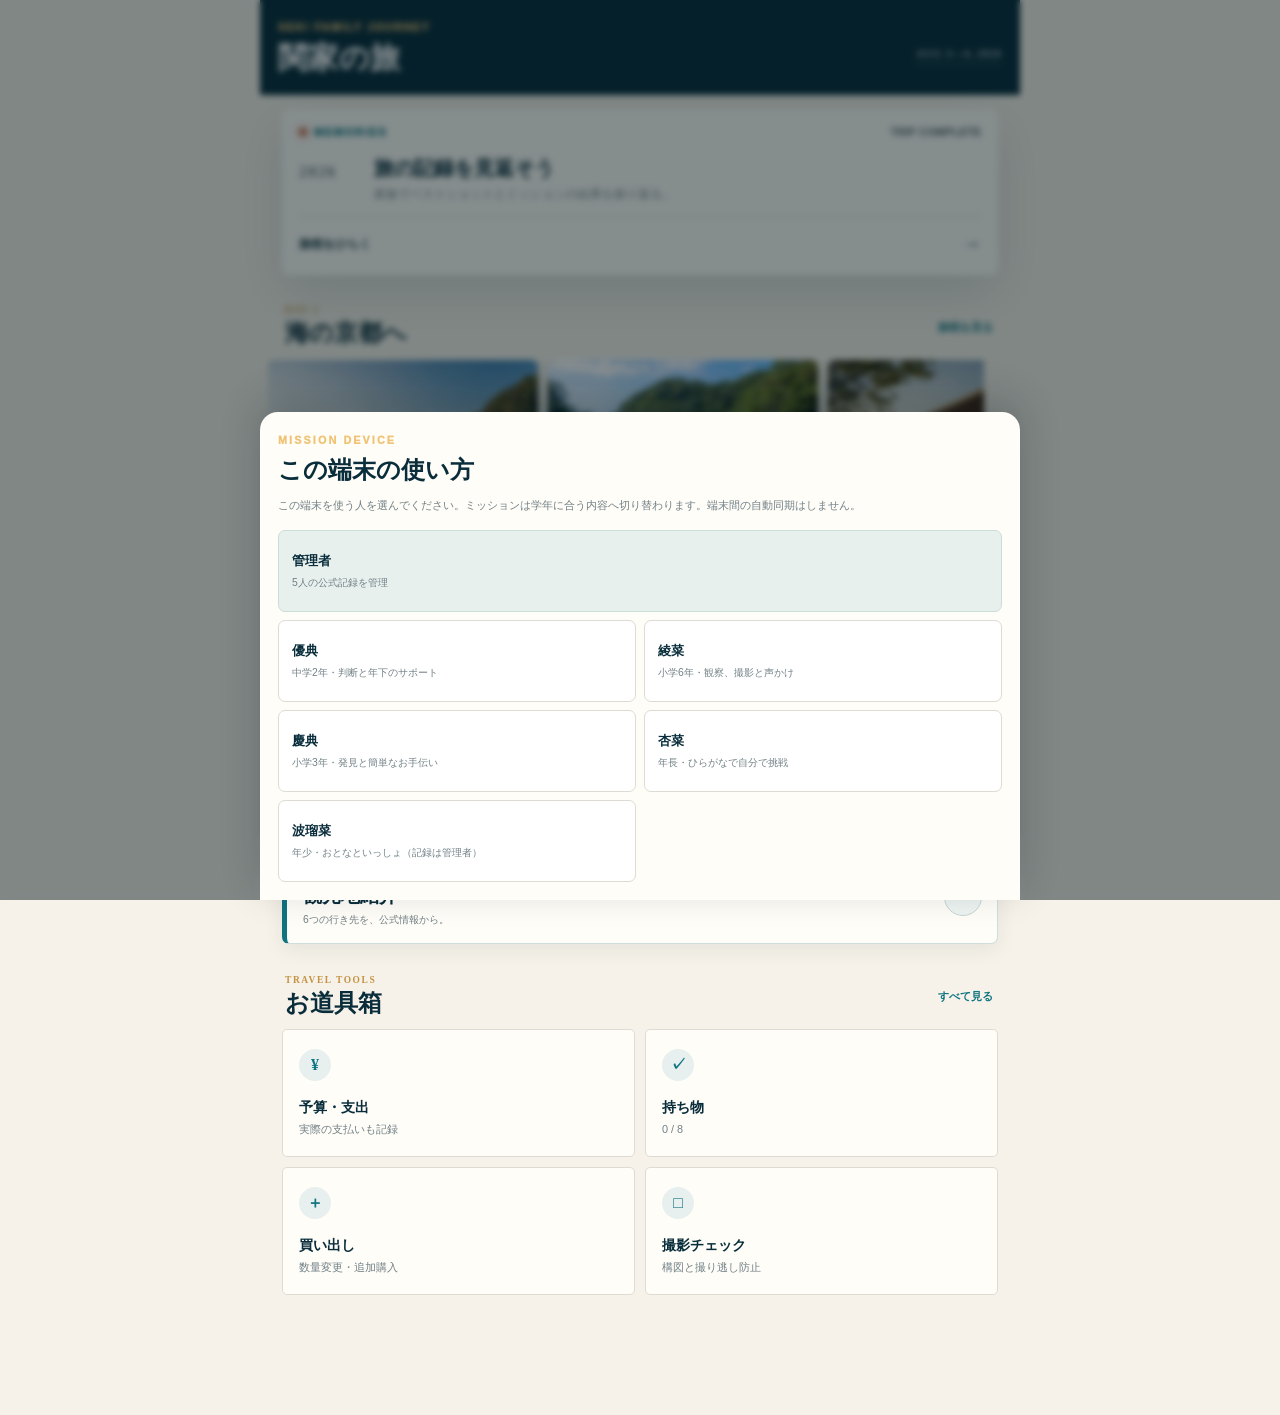
==== commit 5c7363ac: "Update departure and plan highlights" ====
--- a/index.html
+++ b/index.html
@@ -32,7 +32,7 @@
             <span id="nextActionLabel">NEXT</span>
             <span id="nextCountdown" class="countdown">8/3 7:00</span>
           </div>
-          <div class="next-card-main"><p id="nextActionTime" class="next-time">07:00</p><div><h2 id="nextActionTitle">湊町を出発</h2><p id="nextActionMeta">飲み物・酔い止め・モバイルバッテリーを最終確認。</p></div></div>
+          <div class="next-card-main"><p id="nextActionTime" class="next-time">07:00</p><div><h2 id="nextActionTitle">自宅を出発</h2><p id="nextActionMeta">飲み物・酔い止め・モバイルバッテリーを最終確認。</p></div></div>
           <button type="button" class="text-link" data-go="plan">旅程をひらく <span>→</span></button>
         </article>
 
@@ -40,6 +40,7 @@
           <div class="home-section-head"><div><p>DAY 1</p><h2>海の京都へ</h2></div><button type="button" data-go="plan">旅程を見る</button></div>
           <div class="highlight-scroll" aria-label="1日目の見どころ">
             <button type="button" class="highlight-card" data-guide-target="ine"><img src="./assets/images/hero-ine.jpg" alt="伊根湾に並ぶ舟屋"><span><small>09:45 · INE</small><b>伊根の舟屋</b></span></button>
+            <button type="button" id="planHighlightCard" class="highlight-card" data-guide-target="beach"><img id="planHighlightImage" src="./assets/images/destinations/tomari-beach.jpg" alt="静かな入り江にある泊海水浴場のイメージ"><span><small id="planHighlightMeta">12:20 · PLAN A</small><b id="planHighlightTitle">泊海水浴場</b></span></button>
             <button type="button" class="highlight-card" data-guide-target="villa"><img src="./assets/images/destinations/hanamomiji.jpg" alt="宮津湾を望むヴィラのイメージ"><span><small>14:00 · VILLA</small><b>温泉ヴィラ はなもみじ</b></span></button>
             <button type="button" class="highlight-card" data-go="bbq"><img src="./assets/images/bbq-course.jpg" alt="ガスグリルで楽しむアメリカンBBQ"><span><small>18:00 · DINNER</small><b>至高のアメリカンBBQ</b></span></button>
           </div>
@@ -48,7 +49,7 @@
         <section class="highlight-section">
           <div class="home-section-head"><div><p>DAY 2</p><h2>朝のヴィラと美山</h2></div><button type="button" data-go="plan">旅程を見る</button></div>
           <div class="highlight-scroll two-up" aria-label="2日目の見どころ">
-            <button type="button" class="highlight-card" data-go="shopping"><img src="./assets/images/home/villa-hotdog.jpg" alt="ヴィラのテラスで楽しむホットドッグ"><span><small>BREAKFAST</small><b>ヴィラでホットドッグ</b></span></button>
+            <button type="button" class="highlight-card" data-guide-target="villa"><img src="./assets/images/home/villa-hotdog.jpg" alt="ヴィラのテラスで楽しむホットドッグ"><span><small>BREAKFAST</small><b>ヴィラでホットドッグ</b></span></button>
             <button type="button" class="highlight-card" data-guide-target="miyama"><img src="./assets/images/miyama.jpg" alt="美山かやぶきの里の風景"><span><small>13:30 · MIYAMA</small><b>美山かやぶきの里</b></span></button>
           </div>
         </section>
@@ -83,7 +84,7 @@
 
         <div id="planA" class="plan active">
           <div class="route-list">
-            <article class="route-item"><time>07:00</time><div><p class="route-type">DEPARTURE</p><h3>湊町を出発</h3><p>高速へ。途中休憩1回を想定。</p><div class="route-meta"><span>🚗 約2時間45分</span></div></div></article>
+            <article class="route-item"><time>07:00</time><div><p class="route-type">DEPARTURE</p><h3>自宅を出発</h3><p>高速へ。途中休憩1回を想定。</p><div class="route-meta"><span>🚗 約2時間45分</span></div></div></article>
             <article class="route-item"><time>09:45</time><div><p class="route-type">CRUISE · 25 MIN</p><h3>伊根湾めぐり遊覧船</h3><p>舟屋を海側から眺める。カモメ動画はここ。</p><address>京都府与謝郡伊根町字日出11</address><div class="route-actions"><a href="https://www.google.com/maps/search/?api=1&amp;query=%E4%BC%8A%E6%A0%B9%E6%B9%BE%E3%82%81%E3%81%90%E3%82%8A%E9%81%8A%E8%A6%A7%E8%88%B9" target="_blank" rel="noopener">Google Maps ↗</a><button type="button" data-guide-target="ine">観光地紹介 →</button><span>次へ 車約4分</span></div></div></article>
             <article class="route-item"><time>10:30</time><div><p class="route-type">WALK & SHOOT</p><h3>伊根の舟屋散策</h3><p>家族の引き写真、路地、舟屋のディテールを撮影。</p><address>京都府与謝郡伊根町字平田周辺</address><div class="route-actions"><a href="https://www.google.com/maps/search/?api=1&amp;query=%E4%BC%8A%E6%A0%B9%E3%81%AE%E8%88%9F%E5%B1%8B" target="_blank" rel="noopener">Google Maps ↗</a><button type="button" data-guide-target="ine">観光地紹介 →</button><span>散策 約30分</span></div></div></article>
             <article class="route-item"><time>11:00</time><div><p class="route-type">LUNCH</p><h3>舟屋食堂</h3><p>海を見ながら地魚ランチ。支払いは現金のみ。</p><address>京都府与謝郡伊根町字平田491 2F</address><div class="route-actions"><a href="https://www.google.com/maps/search/?api=1&amp;query=%E8%88%9F%E5%B1%8B%E9%A3%9F%E5%A0%82+%E4%BC%8A%E6%A0%B9" target="_blank" rel="noopener">Google Maps ↗</a><span>ランチ 約60分</span></div></div></article>
@@ -94,7 +95,7 @@
 
         <div id="planB" class="plan">
           <div class="route-list">
-            <article class="route-item"><time>07:00</time><div><p class="route-type">DEPARTURE</p><h3>湊町を出発</h3><p>伊根へ直行。途中休憩1回。</p><div class="route-meta"><span>🚗 約2時間45分</span></div></div></article>
+            <article class="route-item"><time>07:00</time><div><p class="route-type">DEPARTURE</p><h3>自宅を出発</h3><p>伊根へ直行。途中休憩1回。</p><div class="route-meta"><span>🚗 約2時間45分</span></div></div></article>
             <article class="route-item"><time>09:45</time><div><p class="route-type">CRUISE · 25 MIN</p><h3>伊根湾めぐり遊覧船</h3><p>海側から舟屋群を楽しむ。</p><address>京都府与謝郡伊根町字日出11</address><div class="route-actions"><a href="https://www.google.com/maps/search/?api=1&amp;query=%E4%BC%8A%E6%A0%B9%E6%B9%BE%E3%82%81%E3%81%90%E3%82%8A%E9%81%8A%E8%A6%A7%E8%88%B9" target="_blank" rel="noopener">Google Maps ↗</a><button type="button" data-guide-target="ine">観光地紹介 →</button></div></div></article>
             <article class="route-item"><time>10:30</time><div><p class="route-type">WALK & SHOOT</p><h3>伊根の舟屋散策</h3><p>町並みと海を背景に家族カット。</p><address>京都府与謝郡伊根町字平田周辺</address><div class="route-actions"><button type="button" data-guide-target="ine">観光地紹介 →</button></div></div></article>
             <article class="route-item"><time>11:00</time><div><p class="route-type">LUNCH</p><h3>舟屋食堂</h3><p>ランチ後、府中地区へ移動。</p><address>京都府与謝郡伊根町字平田491 2F</address><div class="route-actions"><a href="https://www.google.com/maps/search/?api=1&amp;query=%E8%88%9F%E5%B1%8B%E9%A3%9F%E5%A0%82+%E4%BC%8A%E6%A0%B9" target="_blank" rel="noopener">Google Maps ↗</a><span>次へ 車約35分</span></div></div></article>
@@ -371,7 +372,6 @@
             <button type="button" data-go="shopping"><span>＋</span><div><b>買い出し</b><small>進捗・数量変更・追加購入</small></div></button>
             <button type="button" data-subview="budgetView"><span>¥</span><div><b>予算・実支出</b><small>残額まで自動計算</small></div></button>
             <button type="button" data-subview="checkView"><span>✓</span><div><b>持ち物</b><small>忘れ物を防ぐ</small></div></button>
-            <button type="button" data-go="mission"><span>★</span><div><b>子どもミッション</b><small>XPを集めてランクアップ</small></div></button>
           </div>
         </div>
 
@@ -487,6 +487,6 @@
   </section>
 </div>
 <div class="toast" id="toast" role="status" aria-live="polite">保存しました</div>
-<script src="./assets/js/app.js?v=18" defer></script>
+<script src="./assets/js/app.js?v=19" defer></script>
 </body>
 </html>
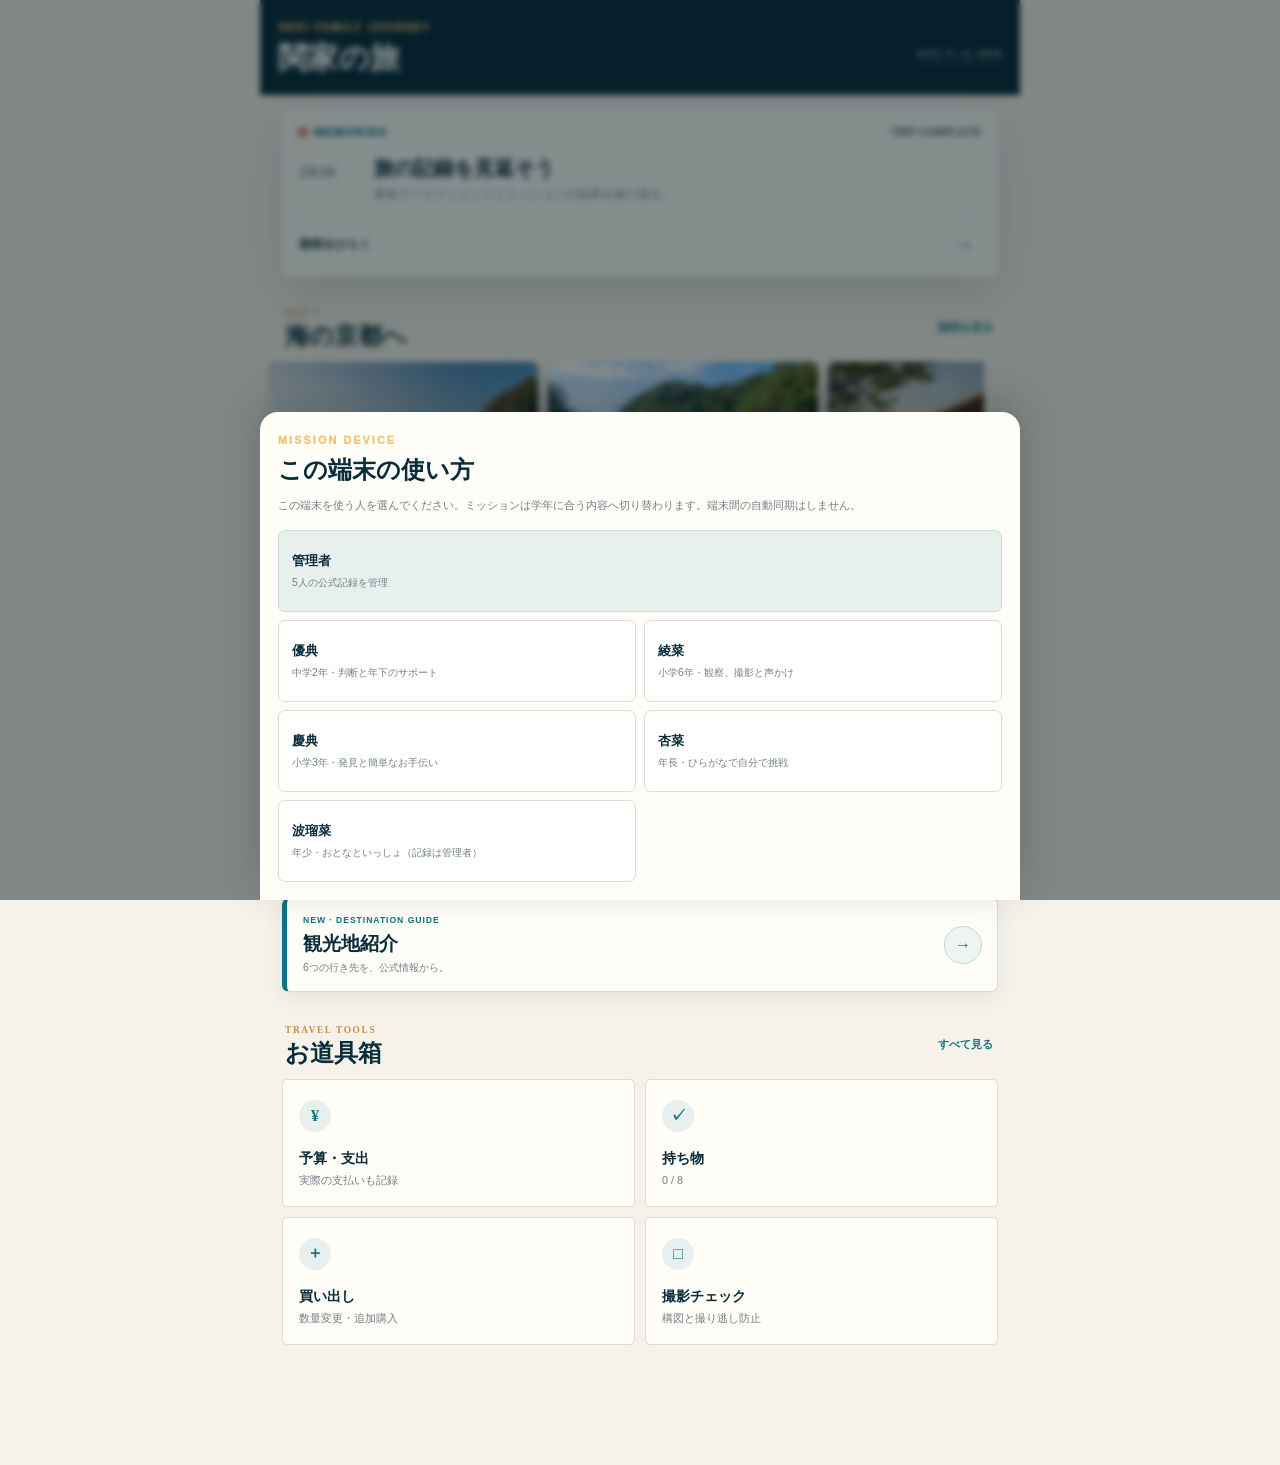
==== commit 78a77992: "Improve mobile trip app usability" ====
--- a/index.html
+++ b/index.html
@@ -13,7 +13,7 @@
 <link rel="apple-touch-icon" href="./assets/icons/icon-180.png">
 <link rel="icon" type="image/png" sizes="192x192" href="./assets/icons/icon-192.png">
 <link rel="preload" href="./assets/images/hero-ine.jpg" as="image">
-<link rel="stylesheet" href="./assets/css/style.css?v=18">
+<link rel="stylesheet" href="./assets/css/style.css?v=20">
 <title>関家の旅｜海の京都</title>
 </head>
 <body>
@@ -33,7 +33,10 @@
             <span id="nextCountdown" class="countdown">8/3 7:00</span>
           </div>
           <div class="next-card-main"><p id="nextActionTime" class="next-time">07:00</p><div><h2 id="nextActionTitle">自宅を出発</h2><p id="nextActionMeta">飲み物・酔い止め・モバイルバッテリーを最終確認。</p></div></div>
-          <button type="button" class="text-link" data-go="plan">旅程をひらく <span>→</span></button>
+          <div class="next-action-links">
+            <button type="button" class="text-link" data-go="plan">旅程をひらく <span>→</span></button>
+            <a id="nextActionMap" class="next-map-link" href="#" target="_blank" rel="noopener" hidden>地図をひらく ↗</a>
+          </div>
         </article>
 
         <section class="highlight-section">
@@ -44,6 +47,7 @@
             <button type="button" class="highlight-card" data-guide-target="villa"><img src="./assets/images/destinations/hanamomiji.jpg" alt="宮津湾を望むヴィラのイメージ"><span><small>14:00 · VILLA</small><b>温泉ヴィラ はなもみじ</b></span></button>
             <button type="button" class="highlight-card" data-go="bbq"><img src="./assets/images/bbq-course.jpg" alt="ガスグリルで楽しむアメリカンBBQ"><span><small>18:00 · DINNER</small><b>至高のアメリカンBBQ</b></span></button>
           </div>
+          <div class="carousel-guide" aria-hidden="true"><span>横にスワイプ</span><div class="carousel-dots"><i class="active"></i><i></i><i></i><i></i></div></div>
         </section>
 
         <section class="highlight-section">
@@ -52,6 +56,7 @@
             <button type="button" class="highlight-card" data-guide-target="villa"><img src="./assets/images/home/villa-hotdog.jpg" alt="ヴィラのテラスで楽しむホットドッグ"><span><small>BREAKFAST</small><b>ヴィラでホットドッグ</b></span></button>
             <button type="button" class="highlight-card" data-guide-target="miyama"><img src="./assets/images/miyama.jpg" alt="美山かやぶきの里の風景"><span><small>13:30 · MIYAMA</small><b>美山かやぶきの里</b></span></button>
           </div>
+          <div class="carousel-guide" aria-hidden="true"><span>横にスワイプ</span><div class="carousel-dots"><i class="active"></i><i></i></div></div>
         </section>
 
         <button type="button" class="guide-entry" data-go="guide"><span><small>NEW · DESTINATION GUIDE</small><b>観光地紹介</b><em>6つの行き先を、公式情報から。</em></span><i>→</i></button>
@@ -145,6 +150,13 @@
           <div><p class="kicker dark">SHOPPING PROGRESS</p><strong id="shoppingProgressLabel">0 / 45</strong></div>
           <div class="progress"><i id="shoppingProgressBar"></i></div>
         </article>
+        <div class="shopping-toolbar">
+          <div class="shopping-filter" aria-label="買い出し表示切替">
+            <button type="button" class="active" data-shopping-filter="all" aria-pressed="true">すべて</button>
+            <button type="button" data-shopping-filter="pending" aria-pressed="false">未購入のみ</button>
+          </div>
+          <button type="button" id="toggleAllShoppingCategories" class="shopping-fold-all">すべて閉じる</button>
+        </div>
         <div id="shopCategories"></div>
         <section class="form-card">
           <div class="section-title"><div><p class="kicker dark">ADD ITEM</p><h2>追加で買うもの</h2></div></div>
@@ -193,6 +205,7 @@
         <div id="bbqHeat" class="bbq-view">
           <div class="heat-legend"><span class="heat high">強火</span><span class="heat medium">中火</span><span class="heat low">弱火</span><span class="heat indirect">間接</span></div>
           <p class="recipe-lead">料理をタップすると、材料と手順が開きます。</p>
+          <nav id="recipeQuickNav" class="recipe-quick-nav" aria-label="料理へジャンプ"></nav>
           <div class="recipe-list">
             <details class="recipe-card" open>
               <summary><span class="recipe-no">01</span><div><small>180℃前後 · 約10分</small><b>カマンベールのハニーペッパー焼き</b></div></summary>
@@ -327,6 +340,7 @@
         <div><p class="kicker">DESTINATION GUIDE</p><h1>観光地紹介</h1><p>行く前に知ると、旅がもっと面白い。</p></div>
       </header>
       <div class="screen-content guide-content">
+        <button type="button" id="guideBack" class="guide-back">← ホームへ戻る</button>
         <div class="guide-filter" aria-label="観光地の絞り込み">
           <button type="button" class="active" data-guide-filter="all">すべて</button>
           <button type="button" data-guide-filter="day1">Day 1</button>
@@ -368,6 +382,7 @@
       </header>
       <div class="screen-content">
         <div id="moreTop" class="subview active">
+          <div id="connectivityStatus" class="connectivity-status" role="status" aria-live="polite"><i></i><span>オフライン準備を確認中</span></div>
           <div class="more-menu">
             <button type="button" data-go="shopping"><span>＋</span><div><b>買い出し</b><small>進捗・数量変更・追加購入</small></div></button>
             <button type="button" data-subview="budgetView"><span>¥</span><div><b>予算・実支出</b><small>残額まで自動計算</small></div></button>
@@ -433,6 +448,7 @@
     <button type="button" class="nav-btn" data-screen="mission"><span>★</span>ミッション</button>
     <button type="button" class="nav-btn" data-screen="more"><span>＋</span>お道具箱</button>
   </nav>
+  <button type="button" id="backToTop" class="back-to-top" aria-label="ページ上部へ戻る"><span>↑</span>TOP</button>
 </div>
 <div class="app-modal" id="quantityModal" aria-hidden="true">
   <div class="modal-backdrop" data-close-quantity></div>
@@ -487,6 +503,6 @@
   </section>
 </div>
 <div class="toast" id="toast" role="status" aria-live="polite">保存しました</div>
-<script src="./assets/js/app.js?v=19" defer></script>
+<script src="./assets/js/app.js?v=20" defer></script>
 </body>
 </html>
--- a/assets/css/style.css
+++ b/assets/css/style.css
@@ -161,3 +161,14 @@
 .guide-hero{min-height:190px;background:linear-gradient(145deg,#0b3948,#0a6d70)}.guide-content{min-width:0;padding-top:12px}.guide-filter{position:sticky;top:7px;z-index:20;display:grid;grid-template-columns:repeat(3,minmax(0,1fr));gap:4px;margin-bottom:14px;padding:4px;border-radius:999px;background:rgba(232,229,220,.95);backdrop-filter:blur(14px)}.guide-filter button{min-width:0;min-height:42px;border:0;border-radius:999px;background:transparent;color:var(--muted);font-size:.7rem;font-weight:950}.guide-filter button.active{background:var(--navy);color:#fff}.destination-list{display:grid;grid-template-columns:minmax(0,1fr);gap:16px;min-width:0}.destination-card{min-width:0;scroll-margin-top:68px;border:1px solid var(--line);border-radius:8px;overflow:hidden;background:var(--paper);box-shadow:0 6px 20px rgba(11,45,57,.07);transition:box-shadow .25s,transform .25s}.destination-card.spotlight{box-shadow:0 0 0 4px rgba(86,185,179,.55),var(--shadow);transform:translateY(-2px)}.destination-card>img{display:block;width:100%;height:180px;object-fit:cover;background:#dfe7e3}.destination-copy{min-width:0;padding:16px}.destination-copy>small{font:700 .56rem Georgia,serif;letter-spacing:.12em;color:var(--gold)}.destination-copy h2{margin:5px 0 9px;color:var(--navy);font-family:-apple-system,BlinkMacSystemFont,"Hiragino Sans","Yu Gothic",sans-serif;font-size:1.28rem;font-weight:850;line-height:1.35}.destination-copy>p{margin:0;color:var(--muted);font-size:.74rem;line-height:1.68;overflow-wrap:anywhere}.destination-facts{display:flex;gap:5px;flex-wrap:wrap;margin-top:12px}.destination-facts span{max-width:100%;border-radius:999px;background:#e8f0ed;color:var(--navy);padding:7px 9px;font-size:.59rem;font-weight:850}.destination-actions{display:grid;grid-template-columns:repeat(2,minmax(0,1fr));gap:7px;margin-top:13px}.destination-actions a{display:grid;place-items:center;min-width:0;min-height:43px;border:1px solid var(--line);border-radius:5px;text-decoration:none;color:var(--navy);font-size:.68rem;font-weight:950}.destination-actions a:first-child{border-color:var(--navy);background:var(--navy);color:#fff}
 
 @media(max-width:360px){.home-header{padding-inline:14px}.home-header h1{font-size:1.7rem}.home-header .trip-date{font-size:.55rem}.home-dashboard{padding-inline:10px}.highlight-scroll{margin-inline:-10px;padding-inline:10px}.highlight-card,.highlight-scroll.two-up .highlight-card{flex-basis:232px;height:164px}.trip-day-heading{grid-template-columns:43px minmax(0,1fr) 42px;gap:8px}.trip-day-heading h2{font-size:1.28rem}.destination-card>img{height:164px}.destination-copy{padding:15px}.bottom-nav{padding-inline:3px}.nav-btn{font-size:.49rem}}
+
+/* Practical mobile controls */
+.next-action-links{display:grid;grid-template-columns:minmax(0,1fr) auto;gap:8px;align-items:end}.next-action-links .text-link{width:100%}.next-map-link{display:grid;place-items:center;min-height:44px;margin-top:13px;border:1px solid var(--ocean);border-radius:5px;padding:0 12px;color:var(--ocean);font-size:.68rem;font-weight:950;text-decoration:none;white-space:nowrap}.next-map-link[hidden]{display:none}
+.carousel-guide{display:flex;align-items:center;justify-content:space-between;min-height:22px;margin:0 3px;color:var(--muted)}.carousel-guide>span{font-size:.57rem;font-weight:850;transition:opacity .2s}.carousel-guide.hint-seen>span{opacity:0}.carousel-dots{display:flex;gap:5px;margin-left:auto}.carousel-dots i{display:block;width:5px;height:5px;border-radius:50%;background:#c4cbc7;transition:width .2s,background .2s}.carousel-dots i.active{width:16px;border-radius:999px;background:var(--ocean)}
+.shopping-toolbar{display:grid;grid-template-columns:minmax(0,1fr) auto;gap:8px;align-items:center;margin:0 0 13px}.shopping-filter{display:grid;grid-template-columns:1fr 1fr;gap:3px;border-radius:999px;padding:3px;background:#e5e4dd}.shopping-filter button,.shopping-fold-all{min-height:44px;border:0;font-size:.67rem;font-weight:950}.shopping-filter button{border-radius:999px;background:transparent;color:var(--muted);padding:0 10px}.shopping-filter button.active{background:var(--navy);color:#fff}.shopping-fold-all{border:1px solid var(--line);border-radius:5px;background:var(--paper);color:var(--ocean);padding:0 10px;white-space:nowrap}.shopping-complete{display:grid;place-items:center;min-height:190px;margin-bottom:14px;border:1px solid var(--line);border-radius:7px;background:var(--paper);padding:25px;text-align:center}.shopping-complete span{display:grid;place-items:center;width:48px;height:48px;border-radius:50%;background:#e5f0ed;color:var(--ocean);font-size:1.25rem}.shopping-complete b{font-size:1rem}.shopping-complete p{margin:0;color:var(--muted);font-size:.7rem}
+.recipe-quick-nav{display:flex;gap:6px;overflow-x:auto;margin:0 -14px 13px;padding:2px 14px 8px;scrollbar-width:none;-webkit-overflow-scrolling:touch}.recipe-quick-nav::-webkit-scrollbar{display:none}.recipe-quick-nav button{flex:0 0 auto;min-height:44px;border:1px solid var(--line);border-radius:999px;background:var(--paper);color:var(--navy);padding:0 12px;font-size:.66rem;font-weight:950;white-space:nowrap}.recipe-quick-nav small{margin-right:5px;color:var(--gold);font:700 .55rem Georgia,serif}.recipe-card{scroll-margin-top:78px}
+.guide-back{min-height:44px;margin:0 0 9px;border:0;background:transparent;color:var(--ocean);padding:0 3px;font-size:.7rem;font-weight:950}.connectivity-status{display:flex;align-items:center;gap:9px;min-height:44px;margin:0 0 12px;border:1px solid var(--line);border-radius:6px;background:var(--paper);padding:0 13px;color:var(--muted);font-size:.67rem;font-weight:900}.connectivity-status i{width:9px;height:9px;border-radius:50%;background:#c7a55e;box-shadow:0 0 0 4px rgba(199,165,94,.13)}.connectivity-status.ready i{background:#2c9277;box-shadow:0 0 0 4px rgba(44,146,119,.13)}.connectivity-status.offline i{background:#607b84;box-shadow:0 0 0 4px rgba(96,123,132,.13)}
+.back-to-top{position:fixed;z-index:95;right:max(13px,calc((100vw - 760px)/2 + 13px));bottom:calc(82px + env(safe-area-inset-bottom));display:grid;place-items:center;width:52px;height:52px;border:1px solid rgba(255,255,255,.35);border-radius:50%;background:rgba(9,45,59,.92);color:#fff;box-shadow:0 7px 22px rgba(5,31,40,.25);font-size:.51rem;font-weight:950;letter-spacing:.07em;opacity:0;pointer-events:none;transform:translateY(10px);transition:opacity .2s,transform .2s}.back-to-top span{display:block;font-size:.9rem;line-height:.65}.back-to-top.visible{opacity:1;pointer-events:auto;transform:translateY(0)}
+.route-actions a,.route-actions button,.villa-guide-link,.villa-official-link,.stay-addresses a,.destination-actions a,.qty-edit,.delete-item,.mission-summary-head button,.home-section-head>button,.home-dashboard .text-link,.guide-filter button{min-height:44px}.route-actions button{padding-inline:12px}.villa-guide-link{min-height:44px}.delete-item{min-width:44px}.nav-btn{min-height:54px;font-size:.6rem}.expense-item button{width:44px;height:44px}
+@media(max-width:360px){.shopping-toolbar{grid-template-columns:1fr}.shopping-fold-all{width:100%}.next-action-links{grid-template-columns:1fr}.next-map-link{margin-top:0}.nav-btn{font-size:.55rem}.back-to-top{right:10px}}
+@media(prefers-reduced-motion:reduce){.back-to-top,.carousel-dots i,.carousel-guide>span{transition:none}}
